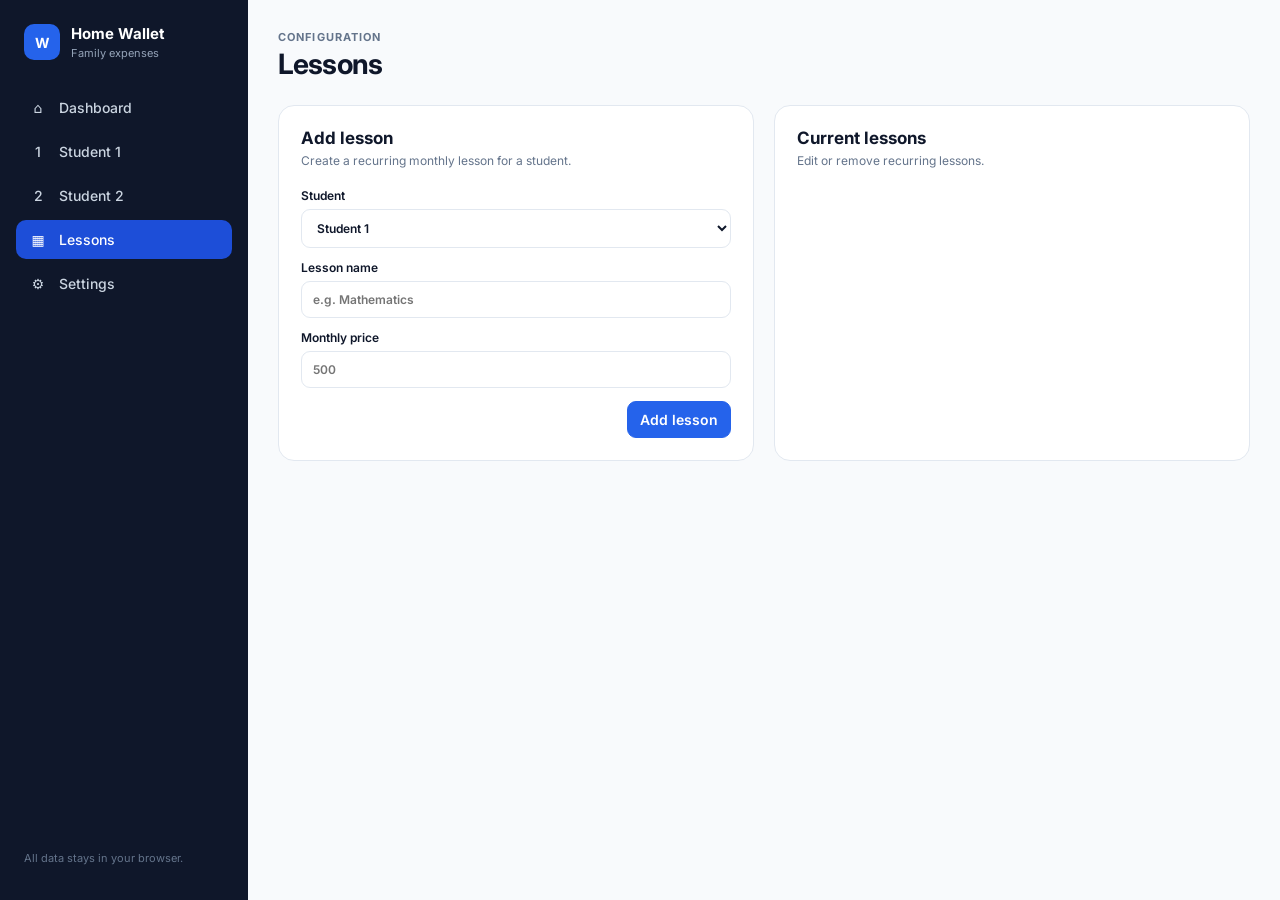
==== lessons-settings.html @ 02c3bf03 "first commit" ====
<!DOCTYPE html>
<html lang="en"><head><meta charset="UTF-8"><meta name="viewport" content="width=device-width,initial-scale=1.0"><title>Home Wallet — Lessons</title><link rel="preconnect" href="https://fonts.googleapis.com"><link rel="preconnect" href="https://fonts.gstatic.com" crossorigin><link href="https://fonts.googleapis.com/css2?family=Inter:wght@400;600;700&display=swap" rel="stylesheet"><link rel="stylesheet" href="css/style.css"></head>
<body data-page="lessons-settings"><div class="app-shell"><aside class="sidebar" id="sidebar"><div class="brand"><div class="brand-mark">W</div><div><strong>Home Wallet</strong><span>Family expenses</span></div></div><nav class="nav"><a class="nav-link" href="index.html"><span>⌂</span>Dashboard</a><a class="nav-link" href="student1.html"><span>1</span><span data-student-label="student1">Student 1</span></a><a class="nav-link" href="student2.html"><span>2</span><span data-student-label="student2">Student 2</span></a><a class="nav-link active" href="lessons-settings.html"><span>▦</span>Lessons</a><a class="nav-link" href="settings.html"><span>⚙</span>Settings</a></nav><div class="sidebar-footer">All data stays in your browser.</div></aside>
<main class="main"><header class="topbar"><button class="icon-btn mobile-menu" id="menuBtn">☰</button><div><p class="eyebrow">Configuration</p><h1>Lessons</h1></div></header>
<section class="content-grid settings-grid"><article class="card"><div class="card-head"><div><h2>Add lesson</h2><p>Create a recurring monthly lesson for a student.</p></div></div><form id="lessonForm" class="settings-form"><label>Student<select id="lessonStudent" class="select"><option value="student1">Student 1</option><option value="student2">Student 2</option></select></label><label>Lesson name<input id="lessonName" required maxlength="60" placeholder="e.g. Mathematics"></label><label>Monthly price<input id="lessonPrice" required type="number" min="0.01" step="0.01" placeholder="500"></label><div class="form-actions"><button class="btn btn-primary">Add lesson</button></div></form></article><article class="card"><div class="card-head"><div><h2>Current lessons</h2><p>Edit or remove recurring lessons.</p></div></div><div id="lessonsList"></div></article></section></main></div><div class="toast" id="toast"></div><script src="js/app.js"></script><script src="js/lessons-settings.js"></script></body></html>
---- css/style.css ----
:root{--primary:#2563eb;--primary-dark:#1d4ed8;--bg:#f8fafc;--surface:#fff;--text:#0f172a;--muted:#64748b;--border:#e2e8f0;--success:#16a34a;--danger:#dc2626;--warning:#d97706;--sidebar:#0f172a;--sidebar-muted:#94a3b8;--radius:16px}
*{box-sizing:border-box}body{margin:0;font-family:Inter,system-ui,sans-serif;background:var(--bg);color:var(--text);font-size:14px}button,input,select{font:inherit}button{cursor:pointer}a{text-decoration:none;color:inherit}
.app-shell{min-height:100vh;display:flex}.sidebar{width:248px;background:var(--sidebar);color:#fff;position:fixed;inset:0 auto 0 0;padding:24px 16px;display:flex;flex-direction:column;z-index:20}.brand{display:flex;align-items:center;gap:11px;padding:0 8px 28px}.brand-mark{width:36px;height:36px;border-radius:10px;background:var(--primary);display:grid;place-items:center;font-weight:700}.brand strong{display:block;font-size:15px}.brand span{display:block;color:var(--sidebar-muted);font-size:11px;margin-top:3px}.nav{display:grid;gap:5px}.nav-link{display:flex;align-items:center;gap:11px;padding:11px 12px;border-radius:10px;color:#cbd5e1;font-weight:500}.nav-link span:first-child{width:20px;text-align:center}.nav-link:hover{background:#1e293b;color:#fff}.nav-link.active{background:#1d4ed8;color:#fff}.sidebar-footer{margin-top:auto;color:#64748b;font-size:11px;padding:10px 8px;line-height:1.5}
.main{margin-left:248px;width:calc(100% - 248px);padding:30px;max-width:1600px}.topbar{display:flex;justify-content:space-between;align-items:center;margin-bottom:24px}.topbar h1{font-size:28px;margin:3px 0 0;letter-spacing:-.03em}.eyebrow{margin:0;color:var(--muted);font-size:11px;text-transform:uppercase;letter-spacing:.1em;font-weight:700}.date-pill{padding:9px 12px;background:var(--surface);border:1px solid var(--border);border-radius:10px;color:var(--muted)}
.summary-grid{display:grid;grid-template-columns:repeat(3,1fr);gap:16px;margin-bottom:20px}.stat-card{background:var(--surface);border:1px solid var(--border);border-radius:var(--radius);padding:20px;display:flex;align-items:center;justify-content:space-between}.stat-card span{display:block;color:var(--muted);font-size:12px;margin-bottom:7px}.stat-card strong{font-size:24px;letter-spacing:-.03em}.stat-card.accent{border-color:#bfdbfe}.stat-icon{width:40px;height:40px;border-radius:11px;background:#eff6ff;color:var(--primary);display:grid;place-items:center;font-weight:700}.content-grid{display:grid;grid-template-columns:minmax(0,1.65fr) minmax(280px,.75fr);gap:20px}.card{background:var(--surface);border:1px solid var(--border);border-radius:var(--radius);padding:22px}.card-head{display:flex;align-items:center;justify-content:space-between;gap:15px;margin-bottom:20px}.card-head h2{font-size:17px;margin:0 0 5px}.card-head p{margin:0;color:var(--muted);font-size:12px}
.calendar-controls{display:flex;gap:6px}.btn{border:1px solid var(--border);background:var(--surface);color:var(--text);border-radius:9px;padding:9px 12px;font-weight:600}.btn:hover{background:#f1f5f9}.btn-primary{background:var(--primary);border-color:var(--primary);color:#fff}.btn-primary:hover{background:var(--primary-dark)}.btn-danger{background:#fff;border-color:#fecaca;color:var(--danger)}.btn-danger:hover{background:#fef2f2}.btn-ghost{background:transparent}.today-btn{font-size:12px}
.calendar{display:grid;grid-template-columns:repeat(7,1fr);border:1px solid var(--border);border-right:0;border-bottom:0;border-radius:12px;overflow:hidden}.weekday{background:#f8fafc;color:var(--muted);font-size:11px;font-weight:700;padding:11px 8px;text-align:center;border-right:1px solid var(--border);border-bottom:1px solid var(--border)}.day{min-height:92px;padding:9px;border-right:1px solid var(--border);border-bottom:1px solid var(--border);background:#fff;text-align:left;transition:background .15s}.day:hover{background:#f8fafc}.day.muted{background:#f8fafc;color:#cbd5e1}.day.today .day-number{background:var(--primary);color:#fff}.day-number{display:inline-grid;place-items:center;width:27px;height:27px;border-radius:8px;font-weight:600}.day-total{margin-top:18px;font-size:11px;font-weight:700;color:var(--muted)}.day.has-expenses .day-total{color:var(--primary)}
.breakdown{display:grid;gap:12px}.break-row{display:flex;justify-content:space-between;padding-bottom:12px;border-bottom:1px solid var(--border)}.break-row span{color:var(--muted)}.break-row strong{font-size:14px}.break-row.total{padding-top:4px;border-bottom:0}.break-row.total strong{font-size:20px}.tip{margin-top:24px;background:#f8fafc;border:1px solid var(--border);border-radius:12px;padding:14px;display:grid;gap:5px}.tip strong{font-size:12px}.tip span{color:var(--muted);font-size:11px;line-height:1.5}
.overlay{position:fixed;inset:0;background:rgba(15,23,42,.35);opacity:0;pointer-events:none;transition:.2s;z-index:30}.overlay.show{opacity:1;pointer-events:auto}.drawer{position:fixed;right:0;top:0;height:100vh;width:min(470px,100%);background:var(--surface);z-index:31;transform:translateX(100%);transition:.25s;display:flex;flex-direction:column}.drawer.open{transform:none}.drawer-head{padding:22px;border-bottom:1px solid var(--border);display:flex;justify-content:space-between}.drawer-head h2{margin:4px 0 0;font-size:20px}.drawer-body{padding:20px;overflow:auto}.icon-btn{border:1px solid var(--border);background:var(--surface);border-radius:9px;width:38px;height:38px;font-size:18px;color:var(--text)}.mobile-menu{display:none}.expense-list{display:grid;gap:9px}.expense-item{border:1px solid var(--border);border-radius:12px;padding:12px;display:flex;align-items:center;justify-content:space-between;gap:10px}.expense-item .expense-info{min-width:0}.expense-item strong{display:block;white-space:nowrap;overflow:hidden;text-overflow:ellipsis}.expense-item small{color:var(--muted)}.expense-actions{display:flex;gap:5px}.mini-btn{border:0;background:#f1f5f9;border-radius:7px;padding:6px 8px;font-size:11px}.mini-btn.delete{color:var(--danger);background:#fef2f2}.drawer-total{display:flex;justify-content:space-between;padding:17px 0;margin:5px 0 15px;border-bottom:1px solid var(--border);border-top:1px solid var(--border)}.drawer-total strong{font-size:18px}.form-card{background:#f8fafc;border:1px solid var(--border);border-radius:12px;padding:15px}.form-title{font-weight:700;margin-bottom:13px}.form-card label,.settings-form label{display:grid;gap:6px;font-size:12px;font-weight:600;margin-bottom:12px}.form-card input,.settings-form input,.select{width:100%;border:1px solid var(--border);background:var(--surface);color:var(--text);border-radius:9px;padding:10px 11px;outline:0}.form-card input:focus,.settings-form input:focus,.select:focus{border-color:#93c5fd}.form-actions{display:flex;justify-content:flex-end;gap:8px;margin-top:13px}.toast{position:fixed;bottom:22px;left:50%;transform:translate(-50%,20px);opacity:0;background:#0f172a;color:#fff;padding:10px 14px;border-radius:9px;font-size:12px;z-index:100;transition:.2s;pointer-events:none}.toast.show{opacity:1;transform:translate(-50%,0)}
.student-summary{display:grid;grid-template-columns:repeat(3,1fr);gap:12px;margin-bottom:22px}.student-summary>div{background:#f8fafc;border:1px solid var(--border);padding:15px;border-radius:12px}.student-summary span{display:block;color:var(--muted);font-size:11px;margin-bottom:5px}.student-summary strong{font-size:19px}.lesson-table{border:1px solid var(--border);border-radius:12px;overflow:hidden}.lesson-row{display:grid;grid-template-columns:1fr 120px 140px;align-items:center;padding:14px 16px;border-bottom:1px solid var(--border);gap:12px}.lesson-row:last-child{border-bottom:0}.lesson-row.header{background:#f8fafc;color:var(--muted);font-size:11px;font-weight:700}.lesson-name strong{display:block}.lesson-name span{color:var(--muted);font-size:11px}.status-btn{border:1px solid #fecaca;background:#fff;color:var(--danger);padding:8px 10px;border-radius:8px;font-size:11px;font-weight:700}.status-btn.paid{border-color:#bbf7d0;background:#f0fdf4;color:var(--success)}.empty{padding:30px;text-align:center;color:var(--muted);font-size:12px}
.settings-grid{display:grid;grid-template-columns:repeat(2,minmax(0,1fr));gap:20px}.settings-grid .danger-card{grid-column:1/-1}.settings-form{max-width:500px}.setting-row{display:flex;justify-content:space-between;align-items:center;padding:10px 0}.setting-row strong{display:block}.setting-row span{display:block;color:var(--muted);font-size:11px;margin-top:4px}.switch input{display:none}.switch span{display:block;width:46px;height:26px;background:#cbd5e1;border-radius:20px;position:relative;cursor:pointer}.switch span:after{content:"";position:absolute;width:20px;height:20px;background:#fff;border-radius:50%;left:3px;top:3px;transition:.2s}.switch input:checked+span{background:var(--primary)}.switch input:checked+span:after{left:23px}.lesson-setting{border:1px solid var(--border);border-radius:11px;padding:12px;margin-bottom:9px;display:flex;align-items:center;justify-content:space-between;gap:12px}.lesson-setting strong{display:block}.lesson-setting small{color:var(--muted)}.lesson-setting-actions{display:flex;gap:5px}
.dark{--bg:#0b1220;--surface:#111827;--text:#f1f5f9;--muted:#94a3b8;--border:#263244}.dark .weekday,.dark .day,.dark .tip,.dark .student-summary>div,.dark .lesson-row.header,.dark .form-card{background:#0f172a}.dark .day.muted{background:#0b1220}.dark .btn:hover{background:#1e293b}.dark .btn-danger{background:transparent}.dark .stat-icon{background:#172554}
@media(max-width:1000px){.content-grid{grid-template-columns:1fr}.settings-grid{grid-template-columns:1fr}.settings-grid .danger-card{grid-column:auto}}
@media(max-width:760px){.sidebar{transform:translateX(-100%);transition:.2s}.sidebar.open{transform:none}.main{margin-left:0;width:100%;padding:20px 14px}.mobile-menu{display:block}.topbar{gap:10px}.topbar>div:nth-child(2){margin-right:auto}.summary-grid{grid-template-columns:1fr}.stat-card{padding:16px}.calendar-card,.month-card,.card{padding:16px}.calendar-controls .today-btn{display:none}.day{min-height:70px;padding:6px}.day-total{margin-top:9px;font-size:10px}.day-number{width:25px;height:25px}.lesson-row{grid-template-columns:1fr auto;}.lesson-row.header{display:none}.lesson-row .amount{font-weight:700}.lesson-row .status{grid-column:2}.student-summary{grid-template-columns:1fr 1fr}.student-summary>div:last-child{grid-column:1/-1}.topbar h1{font-size:23px}}
@media(max-width:430px){.weekday{padding:8px 2px;font-size:9px}.day{min-height:64px}.day-total{font-size:9px}.student-summary{grid-template-columns:1fr}.student-summary>div:last-child{grid-column:auto}.drawer{width:100%}}
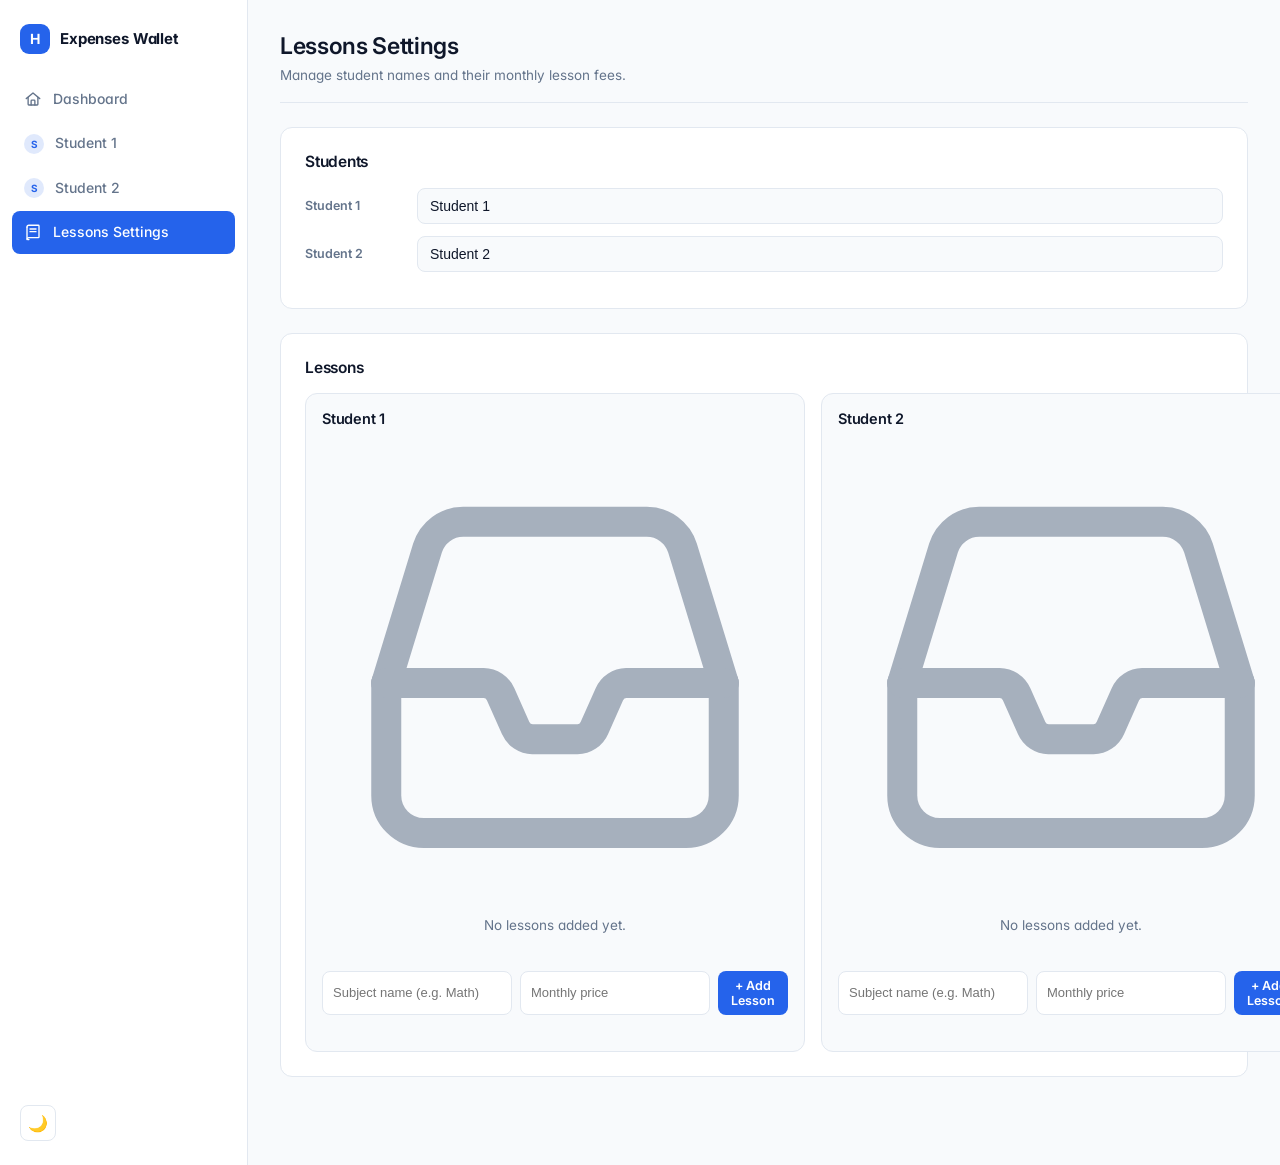
==== commit 21bc9a20: "second commit" ====
--- a/lessons-settings.html
+++ b/lessons-settings.html
@@ -1,5 +1,85 @@
 <!DOCTYPE html>
-<html lang="en"><head><meta charset="UTF-8"><meta name="viewport" content="width=device-width,initial-scale=1.0"><title>Home Wallet — Lessons</title><link rel="preconnect" href="https://fonts.googleapis.com"><link rel="preconnect" href="https://fonts.gstatic.com" crossorigin><link href="https://fonts.googleapis.com/css2?family=Inter:wght@400;600;700&display=swap" rel="stylesheet"><link rel="stylesheet" href="css/style.css"></head>
-<body data-page="lessons-settings"><div class="app-shell"><aside class="sidebar" id="sidebar"><div class="brand"><div class="brand-mark">W</div><div><strong>Home Wallet</strong><span>Family expenses</span></div></div><nav class="nav"><a class="nav-link" href="index.html"><span>⌂</span>Dashboard</a><a class="nav-link" href="student1.html"><span>1</span><span data-student-label="student1">Student 1</span></a><a class="nav-link" href="student2.html"><span>2</span><span data-student-label="student2">Student 2</span></a><a class="nav-link active" href="lessons-settings.html"><span>▦</span>Lessons</a><a class="nav-link" href="settings.html"><span>⚙</span>Settings</a></nav><div class="sidebar-footer">All data stays in your browser.</div></aside>
-<main class="main"><header class="topbar"><button class="icon-btn mobile-menu" id="menuBtn">☰</button><div><p class="eyebrow">Configuration</p><h1>Lessons</h1></div></header>
-<section class="content-grid settings-grid"><article class="card"><div class="card-head"><div><h2>Add lesson</h2><p>Create a recurring monthly lesson for a student.</p></div></div><form id="lessonForm" class="settings-form"><label>Student<select id="lessonStudent" class="select"><option value="student1">Student 1</option><option value="student2">Student 2</option></select></label><label>Lesson name<input id="lessonName" required maxlength="60" placeholder="e.g. Mathematics"></label><label>Monthly price<input id="lessonPrice" required type="number" min="0.01" step="0.01" placeholder="500"></label><div class="form-actions"><button class="btn btn-primary">Add lesson</button></div></form></article><article class="card"><div class="card-head"><div><h2>Current lessons</h2><p>Edit or remove recurring lessons.</p></div></div><div id="lessonsList"></div></article></section></main></div><div class="toast" id="toast"></div><script src="js/app.js"></script><script src="js/lessons-settings.js"></script></body></html>+<html lang="en">
+<head>
+  <meta charset="UTF-8" />
+  <meta name="viewport" content="width=device-width, initial-scale=1.0" />
+  <title>Lessons Settings · Home Expenses Wallet</title>
+  <link rel="preconnect" href="https://fonts.googleapis.com" />
+  <link rel="preconnect" href="https://fonts.gstatic.com" crossorigin />
+  <link href="https://fonts.googleapis.com/css2?family=Inter:wght@400;500;600;700&display=swap" rel="stylesheet" />
+  <link rel="stylesheet" href="css/style.css" />
+  <link rel="stylesheet" href="css/responsive.css" />
+</head>
+<body>
+  <div class="app-shell">
+    <nav class="sidebar" aria-label="Main navigation">
+      <div class="brand">
+        <span class="brand-mark" aria-hidden="true">H</span>
+        <span class="brand-name">Expenses Wallet</span>
+      </div>
+      <ul class="nav-list" role="list" style="list-style:none; margin:0; padding:0;">
+        <li><a class="nav-link" href="index.html">
+          <span class="nav-icon" aria-hidden="true">
+            <svg viewBox="0 0 24 24" fill="none" stroke-width="1.8" stroke-linecap="round" stroke-linejoin="round"><path d="M3 11.5 12 4l9 7.5"/><path d="M5.5 10v9a1 1 0 0 0 1 1h11a1 1 0 0 0 1-1v-9"/><path d="M9.5 20v-5.5a1 1 0 0 1 1-1h3a1 1 0 0 1 1 1V20"/></svg>
+          </span>
+          <span class="nav-label">Dashboard</span>
+        </a></li>
+        <li><a class="nav-link" href="student1.html">
+          <span class="nav-avatar" id="navStudent1Avatar" aria-hidden="true">S</span>
+          <span class="nav-label" id="navStudent1Label">Student 1</span>
+        </a></li>
+        <li><a class="nav-link" href="student2.html">
+          <span class="nav-avatar" id="navStudent2Avatar" aria-hidden="true">S</span>
+          <span class="nav-label" id="navStudent2Label">Student 2</span>
+        </a></li>
+        <li><a class="nav-link" href="lessons-settings.html">
+          <span class="nav-icon" aria-hidden="true">
+            <svg viewBox="0 0 24 24" fill="none" stroke-width="1.8" stroke-linecap="round" stroke-linejoin="round"><path d="M4 5.5A2.5 2.5 0 0 1 6.5 3H19a1 1 0 0 1 1 1v14.5a1 1 0 0 1-1 1H6.5A2.5 2.5 0 0 0 4 22"/><path d="M4 5.5v14A2.5 2.5 0 0 0 6.5 22"/><path d="M8 8h8M8 11.5h8"/></svg>
+          </span>
+          <span class="nav-label">Lessons Settings</span>
+        </a></li>
+      </ul>
+      <div class="sidebar-footer">
+        <button type="button" id="themeToggle" class="icon-btn" aria-label="Switch to dark mode">🌙</button>
+      </div>
+    </nav>
+
+    <main class="main-content">
+      <div class="page-header">
+        <div>
+          <h1>Lessons Settings</h1>
+          <p class="page-subtitle">Manage student names and their monthly lesson fees.</p>
+        </div>
+      </div>
+
+      <section class="panel" aria-label="Student names">
+        <div class="panel-header">
+          <h2>Students</h2>
+        </div>
+        <div id="studentsPanel"></div>
+      </section>
+
+      <section class="panel" aria-label="Lessons per student">
+        <div class="panel-header">
+          <h2>Lessons</h2>
+        </div>
+        <div id="lessonsPanel" class="lessons-panel-grid"></div>
+      </section>
+    </main>
+  </div>
+
+  <script src="js/storage.js"></script>
+  <script src="js/utils.js"></script>
+  <script src="js/lessons.js"></script>
+  <script src="js/app.js"></script>
+  <script>
+    document.addEventListener('DOMContentLoaded', () => {
+      document.getElementById('navStudent1Label').textContent = Storage.getStudentName('student1');
+      document.getElementById('navStudent2Label').textContent = Storage.getStudentName('student2');
+      document.getElementById('navStudent1Avatar').textContent = Storage.getStudentName('student1').charAt(0).toUpperCase();
+      document.getElementById('navStudent2Avatar').textContent = Storage.getStudentName('student2').charAt(0).toUpperCase();
+      LessonsSettings.init();
+    });
+  </script>
+</body>
+</html>
--- a/css/style.css
+++ b/css/style.css
@@ -1,15 +1,1040 @@
-:root{--primary:#2563eb;--primary-dark:#1d4ed8;--bg:#f8fafc;--surface:#fff;--text:#0f172a;--muted:#64748b;--border:#e2e8f0;--success:#16a34a;--danger:#dc2626;--warning:#d97706;--sidebar:#0f172a;--sidebar-muted:#94a3b8;--radius:16px}
-*{box-sizing:border-box}body{margin:0;font-family:Inter,system-ui,sans-serif;background:var(--bg);color:var(--text);font-size:14px}button,input,select{font:inherit}button{cursor:pointer}a{text-decoration:none;color:inherit}
-.app-shell{min-height:100vh;display:flex}.sidebar{width:248px;background:var(--sidebar);color:#fff;position:fixed;inset:0 auto 0 0;padding:24px 16px;display:flex;flex-direction:column;z-index:20}.brand{display:flex;align-items:center;gap:11px;padding:0 8px 28px}.brand-mark{width:36px;height:36px;border-radius:10px;background:var(--primary);display:grid;place-items:center;font-weight:700}.brand strong{display:block;font-size:15px}.brand span{display:block;color:var(--sidebar-muted);font-size:11px;margin-top:3px}.nav{display:grid;gap:5px}.nav-link{display:flex;align-items:center;gap:11px;padding:11px 12px;border-radius:10px;color:#cbd5e1;font-weight:500}.nav-link span:first-child{width:20px;text-align:center}.nav-link:hover{background:#1e293b;color:#fff}.nav-link.active{background:#1d4ed8;color:#fff}.sidebar-footer{margin-top:auto;color:#64748b;font-size:11px;padding:10px 8px;line-height:1.5}
-.main{margin-left:248px;width:calc(100% - 248px);padding:30px;max-width:1600px}.topbar{display:flex;justify-content:space-between;align-items:center;margin-bottom:24px}.topbar h1{font-size:28px;margin:3px 0 0;letter-spacing:-.03em}.eyebrow{margin:0;color:var(--muted);font-size:11px;text-transform:uppercase;letter-spacing:.1em;font-weight:700}.date-pill{padding:9px 12px;background:var(--surface);border:1px solid var(--border);border-radius:10px;color:var(--muted)}
-.summary-grid{display:grid;grid-template-columns:repeat(3,1fr);gap:16px;margin-bottom:20px}.stat-card{background:var(--surface);border:1px solid var(--border);border-radius:var(--radius);padding:20px;display:flex;align-items:center;justify-content:space-between}.stat-card span{display:block;color:var(--muted);font-size:12px;margin-bottom:7px}.stat-card strong{font-size:24px;letter-spacing:-.03em}.stat-card.accent{border-color:#bfdbfe}.stat-icon{width:40px;height:40px;border-radius:11px;background:#eff6ff;color:var(--primary);display:grid;place-items:center;font-weight:700}.content-grid{display:grid;grid-template-columns:minmax(0,1.65fr) minmax(280px,.75fr);gap:20px}.card{background:var(--surface);border:1px solid var(--border);border-radius:var(--radius);padding:22px}.card-head{display:flex;align-items:center;justify-content:space-between;gap:15px;margin-bottom:20px}.card-head h2{font-size:17px;margin:0 0 5px}.card-head p{margin:0;color:var(--muted);font-size:12px}
-.calendar-controls{display:flex;gap:6px}.btn{border:1px solid var(--border);background:var(--surface);color:var(--text);border-radius:9px;padding:9px 12px;font-weight:600}.btn:hover{background:#f1f5f9}.btn-primary{background:var(--primary);border-color:var(--primary);color:#fff}.btn-primary:hover{background:var(--primary-dark)}.btn-danger{background:#fff;border-color:#fecaca;color:var(--danger)}.btn-danger:hover{background:#fef2f2}.btn-ghost{background:transparent}.today-btn{font-size:12px}
-.calendar{display:grid;grid-template-columns:repeat(7,1fr);border:1px solid var(--border);border-right:0;border-bottom:0;border-radius:12px;overflow:hidden}.weekday{background:#f8fafc;color:var(--muted);font-size:11px;font-weight:700;padding:11px 8px;text-align:center;border-right:1px solid var(--border);border-bottom:1px solid var(--border)}.day{min-height:92px;padding:9px;border-right:1px solid var(--border);border-bottom:1px solid var(--border);background:#fff;text-align:left;transition:background .15s}.day:hover{background:#f8fafc}.day.muted{background:#f8fafc;color:#cbd5e1}.day.today .day-number{background:var(--primary);color:#fff}.day-number{display:inline-grid;place-items:center;width:27px;height:27px;border-radius:8px;font-weight:600}.day-total{margin-top:18px;font-size:11px;font-weight:700;color:var(--muted)}.day.has-expenses .day-total{color:var(--primary)}
-.breakdown{display:grid;gap:12px}.break-row{display:flex;justify-content:space-between;padding-bottom:12px;border-bottom:1px solid var(--border)}.break-row span{color:var(--muted)}.break-row strong{font-size:14px}.break-row.total{padding-top:4px;border-bottom:0}.break-row.total strong{font-size:20px}.tip{margin-top:24px;background:#f8fafc;border:1px solid var(--border);border-radius:12px;padding:14px;display:grid;gap:5px}.tip strong{font-size:12px}.tip span{color:var(--muted);font-size:11px;line-height:1.5}
-.overlay{position:fixed;inset:0;background:rgba(15,23,42,.35);opacity:0;pointer-events:none;transition:.2s;z-index:30}.overlay.show{opacity:1;pointer-events:auto}.drawer{position:fixed;right:0;top:0;height:100vh;width:min(470px,100%);background:var(--surface);z-index:31;transform:translateX(100%);transition:.25s;display:flex;flex-direction:column}.drawer.open{transform:none}.drawer-head{padding:22px;border-bottom:1px solid var(--border);display:flex;justify-content:space-between}.drawer-head h2{margin:4px 0 0;font-size:20px}.drawer-body{padding:20px;overflow:auto}.icon-btn{border:1px solid var(--border);background:var(--surface);border-radius:9px;width:38px;height:38px;font-size:18px;color:var(--text)}.mobile-menu{display:none}.expense-list{display:grid;gap:9px}.expense-item{border:1px solid var(--border);border-radius:12px;padding:12px;display:flex;align-items:center;justify-content:space-between;gap:10px}.expense-item .expense-info{min-width:0}.expense-item strong{display:block;white-space:nowrap;overflow:hidden;text-overflow:ellipsis}.expense-item small{color:var(--muted)}.expense-actions{display:flex;gap:5px}.mini-btn{border:0;background:#f1f5f9;border-radius:7px;padding:6px 8px;font-size:11px}.mini-btn.delete{color:var(--danger);background:#fef2f2}.drawer-total{display:flex;justify-content:space-between;padding:17px 0;margin:5px 0 15px;border-bottom:1px solid var(--border);border-top:1px solid var(--border)}.drawer-total strong{font-size:18px}.form-card{background:#f8fafc;border:1px solid var(--border);border-radius:12px;padding:15px}.form-title{font-weight:700;margin-bottom:13px}.form-card label,.settings-form label{display:grid;gap:6px;font-size:12px;font-weight:600;margin-bottom:12px}.form-card input,.settings-form input,.select{width:100%;border:1px solid var(--border);background:var(--surface);color:var(--text);border-radius:9px;padding:10px 11px;outline:0}.form-card input:focus,.settings-form input:focus,.select:focus{border-color:#93c5fd}.form-actions{display:flex;justify-content:flex-end;gap:8px;margin-top:13px}.toast{position:fixed;bottom:22px;left:50%;transform:translate(-50%,20px);opacity:0;background:#0f172a;color:#fff;padding:10px 14px;border-radius:9px;font-size:12px;z-index:100;transition:.2s;pointer-events:none}.toast.show{opacity:1;transform:translate(-50%,0)}
-.student-summary{display:grid;grid-template-columns:repeat(3,1fr);gap:12px;margin-bottom:22px}.student-summary>div{background:#f8fafc;border:1px solid var(--border);padding:15px;border-radius:12px}.student-summary span{display:block;color:var(--muted);font-size:11px;margin-bottom:5px}.student-summary strong{font-size:19px}.lesson-table{border:1px solid var(--border);border-radius:12px;overflow:hidden}.lesson-row{display:grid;grid-template-columns:1fr 120px 140px;align-items:center;padding:14px 16px;border-bottom:1px solid var(--border);gap:12px}.lesson-row:last-child{border-bottom:0}.lesson-row.header{background:#f8fafc;color:var(--muted);font-size:11px;font-weight:700}.lesson-name strong{display:block}.lesson-name span{color:var(--muted);font-size:11px}.status-btn{border:1px solid #fecaca;background:#fff;color:var(--danger);padding:8px 10px;border-radius:8px;font-size:11px;font-weight:700}.status-btn.paid{border-color:#bbf7d0;background:#f0fdf4;color:var(--success)}.empty{padding:30px;text-align:center;color:var(--muted);font-size:12px}
-.settings-grid{display:grid;grid-template-columns:repeat(2,minmax(0,1fr));gap:20px}.settings-grid .danger-card{grid-column:1/-1}.settings-form{max-width:500px}.setting-row{display:flex;justify-content:space-between;align-items:center;padding:10px 0}.setting-row strong{display:block}.setting-row span{display:block;color:var(--muted);font-size:11px;margin-top:4px}.switch input{display:none}.switch span{display:block;width:46px;height:26px;background:#cbd5e1;border-radius:20px;position:relative;cursor:pointer}.switch span:after{content:"";position:absolute;width:20px;height:20px;background:#fff;border-radius:50%;left:3px;top:3px;transition:.2s}.switch input:checked+span{background:var(--primary)}.switch input:checked+span:after{left:23px}.lesson-setting{border:1px solid var(--border);border-radius:11px;padding:12px;margin-bottom:9px;display:flex;align-items:center;justify-content:space-between;gap:12px}.lesson-setting strong{display:block}.lesson-setting small{color:var(--muted)}.lesson-setting-actions{display:flex;gap:5px}
-.dark{--bg:#0b1220;--surface:#111827;--text:#f1f5f9;--muted:#94a3b8;--border:#263244}.dark .weekday,.dark .day,.dark .tip,.dark .student-summary>div,.dark .lesson-row.header,.dark .form-card{background:#0f172a}.dark .day.muted{background:#0b1220}.dark .btn:hover{background:#1e293b}.dark .btn-danger{background:transparent}.dark .stat-icon{background:#172554}
-@media(max-width:1000px){.content-grid{grid-template-columns:1fr}.settings-grid{grid-template-columns:1fr}.settings-grid .danger-card{grid-column:auto}}
-@media(max-width:760px){.sidebar{transform:translateX(-100%);transition:.2s}.sidebar.open{transform:none}.main{margin-left:0;width:100%;padding:20px 14px}.mobile-menu{display:block}.topbar{gap:10px}.topbar>div:nth-child(2){margin-right:auto}.summary-grid{grid-template-columns:1fr}.stat-card{padding:16px}.calendar-card,.month-card,.card{padding:16px}.calendar-controls .today-btn{display:none}.day{min-height:70px;padding:6px}.day-total{margin-top:9px;font-size:10px}.day-number{width:25px;height:25px}.lesson-row{grid-template-columns:1fr auto;}.lesson-row.header{display:none}.lesson-row .amount{font-weight:700}.lesson-row .status{grid-column:2}.student-summary{grid-template-columns:1fr 1fr}.student-summary>div:last-child{grid-column:1/-1}.topbar h1{font-size:23px}}
-@media(max-width:430px){.weekday{padding:8px 2px;font-size:9px}.day{min-height:64px}.day-total{font-size:9px}.student-summary{grid-template-columns:1fr}.student-summary>div:last-child{grid-column:auto}.drawer{width:100%}}
+/* ==========================================================================
+   Home Expenses Wallet — Design Tokens & Core Styles
+   ========================================================================== */
+
+:root {
+  --primary: #2563EB;
+  --primary-hover: #1D4ED8;
+  --primary-tint: rgba(37, 99, 235, 0.08);
+  --primary-tint-strong: rgba(37, 99, 235, 0.14);
+  --background: #F8FAFC;
+  --surface: #FFFFFF;
+  --surface-muted: #F1F5F9;
+  --text: #0F172A;
+  --secondary: #64748B;
+  --border: #E2E8F0;
+  --success: #16A34A;
+  --success-tint: rgba(22, 163, 74, 0.12);
+  --danger: #DC2626;
+  --danger-hover: #B91C1C;
+  --danger-tint: rgba(220, 38, 38, 0.1);
+  --warning: #D97706;
+
+  --radius-sm: 8px;
+  --radius-md: 12px;
+  --radius-pill: 999px;
+  --shadow-sm: 0 2px 8px rgba(15, 23, 42, 0.06);
+
+  --space-1: 4px;
+  --space-2: 8px;
+  --space-3: 12px;
+  --space-4: 16px;
+  --space-5: 24px;
+  --space-6: 32px;
+
+  --sidebar-width: 248px;
+  --font-sans: 'Inter', -apple-system, BlinkMacSystemFont, 'Segoe UI', sans-serif;
+}
+
+[data-theme='dark'] {
+  --primary: #3B82F6;
+  --primary-hover: #60A5FA;
+  --primary-tint: rgba(59, 130, 246, 0.14);
+  --primary-tint-strong: rgba(59, 130, 246, 0.22);
+  --background: #0B1220;
+  --surface: #161F2E;
+  --surface-muted: #1C2637;
+  --text: #F1F5F9;
+  --secondary: #94A3B8;
+  --border: #29354A;
+  --success: #22C55E;
+  --success-tint: rgba(34, 197, 94, 0.14);
+  --danger: #EF4444;
+  --danger-hover: #F87171;
+  --danger-tint: rgba(239, 68, 68, 0.14);
+  --warning: #F59E0B;
+  --shadow-sm: 0 2px 10px rgba(0, 0, 0, 0.4);
+}
+
+* {
+  box-sizing: border-box;
+}
+
+html,
+body {
+  margin: 0;
+  padding: 0;
+}
+
+body {
+  font-family: var(--font-sans);
+  background: var(--background);
+  color: var(--text);
+  font-size: 15px;
+  line-height: 1.6;
+  -webkit-font-smoothing: antialiased;
+  font-feature-settings: 'cv11', 'ss01';
+}
+
+h1, h2, h3, h4 {
+  margin: 0;
+  font-weight: 600;
+  letter-spacing: -0.015em;
+  line-height: 1.25;
+}
+
+p {
+  margin: 0;
+}
+
+button {
+  font-family: inherit;
+}
+
+a {
+  color: inherit;
+  text-decoration: none;
+}
+
+.hidden {
+  display: none !important;
+}
+
+.no-scroll {
+  overflow: hidden;
+}
+
+:focus-visible {
+  outline: 2px solid var(--primary);
+  outline-offset: 2px;
+}
+
+/* Money and counters read better with aligned, non-jittering digits */
+.tnum,
+.summary-value,
+.cal-day-total,
+.expense-item-amount,
+.drawer-total strong,
+.lesson-amount,
+.lesson-row-price {
+  font-variant-numeric: tabular-nums;
+  font-feature-settings: 'tnum' 1;
+}
+
+/* ---------- Layout shell ---------- */
+
+.app-shell {
+  display: flex;
+  min-height: 100vh;
+}
+
+.sidebar {
+  width: var(--sidebar-width);
+  flex-shrink: 0;
+  background: var(--surface);
+  border-right: 1px solid var(--border);
+  padding: var(--space-5) var(--space-3);
+  display: flex;
+  flex-direction: column;
+  gap: var(--space-5);
+}
+
+.brand {
+  display: flex;
+  align-items: center;
+  gap: 10px;
+  padding: 0 var(--space-2);
+}
+
+.brand-mark {
+  width: 30px;
+  height: 30px;
+  border-radius: 9px;
+  background: var(--primary);
+  color: #fff;
+  display: flex;
+  align-items: center;
+  justify-content: center;
+  font-weight: 700;
+  font-size: 14px;
+  flex-shrink: 0;
+}
+
+.brand-name {
+  font-size: 15px;
+  font-weight: 700;
+  letter-spacing: -0.01em;
+}
+
+.nav-list {
+  display: flex;
+  flex-direction: column;
+  gap: 2px;
+}
+
+.nav-link {
+  display: flex;
+  align-items: center;
+  gap: 11px;
+  padding: 10px 12px;
+  border-radius: var(--radius-sm);
+  color: var(--secondary);
+  font-size: 14px;
+  font-weight: 500;
+  transition: background-color 0.15s ease, color 0.15s ease;
+}
+
+.nav-link:hover {
+  background: var(--surface-muted);
+  color: var(--text);
+}
+
+.nav-link-active {
+  background: var(--primary);
+  color: #fff;
+}
+
+.nav-link-active:hover {
+  background: var(--primary-hover);
+  color: #fff;
+}
+
+.nav-icon {
+  width: 18px;
+  height: 18px;
+  flex-shrink: 0;
+  display: flex;
+  align-items: center;
+  justify-content: center;
+  color: inherit;
+}
+
+.nav-icon svg {
+  width: 100%;
+  height: 100%;
+  stroke: currentColor;
+}
+
+.nav-avatar {
+  width: 20px;
+  height: 20px;
+  border-radius: 50%;
+  background: var(--primary-tint-strong);
+  color: var(--primary);
+  font-size: 10px;
+  font-weight: 700;
+  display: flex;
+  align-items: center;
+  justify-content: center;
+  flex-shrink: 0;
+  transition: background-color 0.15s ease, color 0.15s ease;
+}
+
+.nav-link-active .nav-avatar {
+  background: #fff;
+  color: var(--primary);
+}
+
+.sidebar-footer {
+  margin-top: auto;
+  padding: 0 var(--space-2);
+}
+
+.main-content {
+  flex: 1;
+  min-width: 0;
+  padding: var(--space-6) var(--space-6) 88px;
+  max-width: 1080px;
+}
+
+.page-header {
+  display: flex;
+  align-items: flex-end;
+  justify-content: space-between;
+  margin-bottom: var(--space-5);
+  gap: var(--space-3);
+  padding-bottom: var(--space-4);
+  border-bottom: 1px solid var(--border);
+}
+
+.page-header h1 {
+  font-size: 23px;
+}
+
+.page-subtitle {
+  color: var(--secondary);
+  font-size: 13.5px;
+  margin-top: 4px;
+}
+
+.icon-btn {
+  border: 1px solid var(--border);
+  background: var(--surface);
+  color: var(--secondary);
+  width: 36px;
+  height: 36px;
+  border-radius: var(--radius-sm);
+  display: flex;
+  align-items: center;
+  justify-content: center;
+  cursor: pointer;
+  font-size: 16px;
+  transition: border-color 0.15s ease, color 0.15s ease, transform 0.1s ease;
+}
+
+.icon-btn:hover {
+  border-color: var(--primary);
+  color: var(--primary);
+}
+
+.icon-btn:active {
+  transform: scale(0.94);
+}
+
+/* ---------- Cards & panels ---------- */
+
+.panel {
+  background: var(--surface);
+  border: 1px solid var(--border);
+  border-radius: var(--radius-md);
+  padding: var(--space-5);
+}
+
+.panel + .panel {
+  margin-top: var(--space-5);
+}
+
+.panel-header {
+  display: flex;
+  align-items: center;
+  justify-content: space-between;
+  margin-bottom: var(--space-4);
+}
+
+.panel-header h2 {
+  font-size: 15.5px;
+}
+
+/* ---------- Buttons ---------- */
+
+.btn {
+  border: 1px solid transparent;
+  border-radius: var(--radius-sm);
+  padding: 9px 16px;
+  font-size: 13.5px;
+  font-weight: 600;
+  cursor: pointer;
+  transition: background-color 0.15s ease, border-color 0.15s ease,
+    color 0.15s ease, transform 0.1s ease;
+}
+
+.btn:active {
+  transform: scale(0.97);
+}
+
+.btn-small {
+  padding: 6px 12px;
+  font-size: 12.5px;
+}
+
+.btn-primary {
+  background: var(--primary);
+  color: #fff;
+}
+
+.btn-primary:hover {
+  background: var(--primary-hover);
+}
+
+.btn-ghost {
+  background: transparent;
+  border-color: var(--border);
+  color: var(--text);
+}
+
+.btn-ghost:hover {
+  border-color: var(--secondary);
+  background: var(--surface-muted);
+}
+
+.btn-danger {
+  background: var(--danger);
+  color: #fff;
+}
+
+.btn-danger:hover {
+  background: var(--danger-hover);
+}
+
+.link-btn {
+  background: none;
+  border: none;
+  color: var(--primary);
+  font-size: 12.5px;
+  font-weight: 600;
+  cursor: pointer;
+  padding: 4px 6px;
+  border-radius: 6px;
+  transition: background-color 0.15s ease;
+}
+
+.link-btn:hover {
+  background: var(--primary-tint);
+}
+
+.link-btn-danger {
+  color: var(--danger);
+}
+
+.link-btn-danger:hover {
+  background: var(--danger-tint);
+}
+
+/* ---------- Calendar ---------- */
+
+.calendar-nav {
+  display: flex;
+  align-items: center;
+  gap: 10px;
+}
+
+.calendar-month-label {
+  font-size: 15.5px;
+  font-weight: 600;
+  min-width: 150px;
+  text-align: center;
+}
+
+.calendar-weekdays {
+  display: grid;
+  grid-template-columns: repeat(7, 1fr);
+  gap: var(--space-2);
+  margin-bottom: var(--space-2);
+}
+
+.calendar-weekdays span {
+  text-align: center;
+  font-size: 11.5px;
+  font-weight: 600;
+  color: var(--secondary);
+}
+
+.calendar-grid {
+  display: grid;
+  grid-template-columns: repeat(7, 1fr);
+  gap: var(--space-2);
+}
+
+.cal-cell {
+  aspect-ratio: 1 / 1;
+  border: 1px solid var(--border);
+  background: var(--background);
+  border-radius: var(--radius-sm);
+  display: flex;
+  flex-direction: column;
+  align-items: center;
+  justify-content: center;
+  gap: 5px;
+  cursor: pointer;
+  padding: 6px 4px;
+  color: var(--text);
+  min-height: 66px;
+  transition: border-color 0.15s ease, background-color 0.15s ease;
+}
+
+.cal-cell:hover {
+  border-color: var(--primary);
+  background: var(--surface);
+}
+
+.cal-cell-empty {
+  border: none;
+  background: transparent;
+  cursor: default;
+}
+
+.cal-cell-weekend {
+  background: var(--surface-muted);
+}
+
+.cal-cell-today {
+  border-color: var(--primary);
+  border-width: 1.5px;
+  background: var(--primary-tint);
+}
+
+.cal-day-number {
+  font-size: 12.5px;
+  font-weight: 600;
+  display: flex;
+  align-items: center;
+  gap: 4px;
+}
+
+.cal-today-tag {
+  font-size: 8.5px;
+  font-weight: 700;
+  background: var(--primary);
+  color: #fff;
+  padding: 1px 5px;
+  border-radius: var(--radius-pill);
+  letter-spacing: 0.02em;
+}
+
+.cal-day-total {
+  font-size: 11.5px;
+  color: var(--text);
+  font-weight: 600;
+}
+
+.cal-day-total-zero {
+  color: var(--secondary);
+  font-weight: 500;
+  opacity: 0.7;
+}
+
+/* ---------- Monthly summary ---------- */
+
+.summary-grid {
+  display: grid;
+  grid-template-columns: repeat(3, 1fr);
+  gap: var(--space-4);
+}
+
+.summary-item {
+  border: 1px solid var(--border);
+  border-radius: var(--radius-sm);
+  padding: var(--space-4);
+  background: var(--background);
+}
+
+.summary-item-total {
+  border-color: var(--primary);
+  background: var(--primary-tint);
+}
+
+.summary-label {
+  font-size: 12.5px;
+  color: var(--secondary);
+  font-weight: 600;
+  display: block;
+  margin-bottom: 8px;
+}
+
+.summary-value {
+  font-size: 21px;
+  font-weight: 700;
+  letter-spacing: -0.01em;
+}
+
+/* ---------- Drawer ---------- */
+
+.drawer-overlay {
+  position: fixed;
+  inset: 0;
+  background: rgba(15, 23, 42, 0.44);
+  opacity: 0;
+  pointer-events: none;
+  transition: opacity 0.2s ease;
+  z-index: 40;
+}
+
+.drawer-overlay.is-open {
+  opacity: 1;
+  pointer-events: auto;
+}
+
+.drawer {
+  position: fixed;
+  top: 0;
+  right: 0;
+  bottom: 0;
+  width: 420px;
+  max-width: 100%;
+  background: var(--surface);
+  border-left: 1px solid var(--border);
+  transform: translateX(100%);
+  transition: transform 0.25s ease;
+  z-index: 50;
+  display: flex;
+  flex-direction: column;
+  padding: var(--space-5);
+  overflow-y: auto;
+}
+
+.drawer.is-open {
+  transform: translateX(0);
+}
+
+.drawer-header {
+  display: flex;
+  align-items: center;
+  justify-content: space-between;
+  margin-bottom: var(--space-4);
+  padding-bottom: var(--space-4);
+  border-bottom: 1px solid var(--border);
+}
+
+.drawer-header h2 {
+  font-size: 16.5px;
+}
+
+.drawer-list {
+  display: flex;
+  flex-direction: column;
+  gap: var(--space-2);
+  margin-bottom: var(--space-3);
+  flex: 1;
+}
+
+.expense-item {
+  display: flex;
+  align-items: center;
+  justify-content: space-between;
+  border: 1px solid var(--border);
+  border-radius: var(--radius-sm);
+  padding: 10px 12px;
+  gap: var(--space-2);
+}
+
+.expense-item-info {
+  display: flex;
+  flex-direction: column;
+  gap: 3px;
+  min-width: 0;
+}
+
+.expense-item-title {
+  font-weight: 600;
+  font-size: 13.5px;
+}
+
+.expense-item-amount {
+  font-size: 12.5px;
+  color: var(--secondary);
+}
+
+.expense-item-actions {
+  display: flex;
+  gap: 2px;
+  flex-shrink: 0;
+}
+
+.lesson-tag {
+  display: inline-block;
+  font-size: 10px;
+  font-weight: 700;
+  color: var(--primary);
+  background: var(--primary-tint);
+  border-radius: var(--radius-pill);
+  padding: 1px 7px;
+  margin-left: 6px;
+  vertical-align: middle;
+}
+
+.expense-item-note {
+  font-size: 11px;
+  color: var(--secondary);
+}
+
+.drawer-total {
+  display: flex;
+  align-items: center;
+  justify-content: space-between;
+  padding: var(--space-3) 0;
+  border-top: 1px solid var(--border);
+  border-bottom: 1px solid var(--border);
+  margin-bottom: var(--space-4);
+  font-size: 14.5px;
+}
+
+.drawer-total strong {
+  font-size: 17px;
+}
+
+.expense-form {
+  display: flex;
+  flex-direction: column;
+  gap: var(--space-3);
+}
+
+.form-row {
+  display: flex;
+  flex-direction: column;
+  gap: 6px;
+}
+
+.form-row label {
+  font-size: 12.5px;
+  font-weight: 600;
+  color: var(--secondary);
+}
+
+.form-row input {
+  border: 1px solid var(--border);
+  border-radius: var(--radius-sm);
+  padding: 10px 12px;
+  font-size: 14px;
+  background: var(--background);
+  color: var(--text);
+  transition: border-color 0.15s ease;
+}
+
+.form-row input:focus {
+  border-color: var(--primary);
+}
+
+.input-error {
+  border-color: var(--danger) !important;
+}
+
+.field-error {
+  color: var(--danger);
+  font-size: 11.5px;
+  min-height: 14px;
+}
+
+.form-actions {
+  display: flex;
+  gap: var(--space-2);
+  justify-content: flex-end;
+}
+
+/* ---------- Empty states ---------- */
+
+.empty-state {
+  text-align: center;
+  padding: 36px 12px;
+  color: var(--secondary);
+}
+
+.empty-icon {
+  width: 34px;
+  height: 34px;
+  margin: 0 auto 12px;
+  color: var(--secondary);
+  opacity: 0.55;
+}
+
+.empty-icon svg {
+  width: 100%;
+  height: 100%;
+  stroke: currentColor;
+}
+
+.empty-state p {
+  margin-bottom: 4px;
+  font-size: 13.5px;
+}
+
+.empty-state-sub {
+  font-size: 12.5px;
+}
+
+.empty-state-compact {
+  padding: 18px 8px;
+}
+
+.empty-state-compact .empty-icon {
+  width: 26px;
+  height: 26px;
+  margin-bottom: 8px;
+}
+
+/* ---------- Toasts ---------- */
+
+.toast-container {
+  position: fixed;
+  bottom: 24px;
+  left: 50%;
+  transform: translateX(-50%);
+  display: flex;
+  flex-direction: column;
+  gap: var(--space-2);
+  z-index: 100;
+}
+
+.toast {
+  background: var(--text);
+  color: var(--surface);
+  padding: 10px 18px;
+  border-radius: var(--radius-sm);
+  font-size: 13px;
+  font-weight: 500;
+  opacity: 0;
+  transform: translateY(8px);
+  transition: opacity 0.2s ease, transform 0.2s ease;
+  box-shadow: var(--shadow-sm);
+}
+
+.toast-show {
+  opacity: 1;
+  transform: translateY(0);
+}
+
+/* ---------- Confirm / prompt dialog ---------- */
+
+@keyframes overlayFade {
+  from { opacity: 0; }
+  to { opacity: 1; }
+}
+
+@keyframes boxPopIn {
+  from { opacity: 0; transform: translateY(6px) scale(0.98); }
+  to { opacity: 1; transform: translateY(0) scale(1); }
+}
+
+.confirm-overlay {
+  position: fixed;
+  inset: 0;
+  background: rgba(15, 23, 42, 0.44);
+  display: flex;
+  align-items: center;
+  justify-content: center;
+  z-index: 60;
+  padding: var(--space-4);
+  animation: overlayFade 0.15s ease;
+}
+
+.confirm-box {
+  background: var(--surface);
+  border: 1px solid var(--border);
+  border-radius: var(--radius-md);
+  padding: var(--space-5);
+  max-width: 360px;
+  width: 100%;
+  box-shadow: var(--shadow-sm);
+  animation: boxPopIn 0.18s ease;
+}
+
+.confirm-message {
+  font-size: 14px;
+  margin-bottom: var(--space-4);
+}
+
+.confirm-actions {
+  display: flex;
+  justify-content: flex-end;
+  gap: var(--space-2);
+}
+
+/* ---------- Student page: lessons table ---------- */
+
+.student-month-nav {
+  display: flex;
+  align-items: center;
+  gap: var(--space-3);
+  margin-bottom: var(--space-4);
+}
+
+.lessons-table {
+  display: flex;
+  flex-direction: column;
+  gap: var(--space-2);
+}
+
+.lessons-table-head,
+.lessons-table-row {
+  display: grid;
+  grid-template-columns: 1.4fr 1fr 1fr auto;
+  align-items: center;
+  gap: var(--space-3);
+  padding: 12px;
+}
+
+.lessons-table-head {
+  font-size: 11.5px;
+  font-weight: 600;
+  color: var(--secondary);
+  padding-left: 12px;
+}
+
+.lessons-table-row {
+  border: 1px solid var(--border);
+  border-radius: var(--radius-sm);
+  transition: border-color 0.15s ease;
+}
+
+.lessons-table-row:hover {
+  border-color: var(--secondary);
+}
+
+.lesson-name {
+  font-weight: 600;
+  font-size: 13.5px;
+}
+
+.lesson-status-wrap {
+  display: flex;
+  flex-direction: column;
+  gap: 3px;
+  align-items: flex-start;
+}
+
+.lesson-status {
+  display: inline-flex;
+  align-items: center;
+  gap: 4px;
+  font-size: 11.5px;
+  font-weight: 700;
+  padding: 3px 10px;
+  border-radius: var(--radius-pill);
+}
+
+.status-paid {
+  background: var(--success-tint);
+  color: var(--success);
+}
+
+.status-unpaid {
+  background: var(--danger-tint);
+  color: var(--danger);
+}
+
+.lesson-paid-date {
+  font-size: 10.5px;
+  color: var(--secondary);
+}
+
+.student-total-bar {
+  display: flex;
+  align-items: center;
+  justify-content: space-between;
+  margin-top: var(--space-4);
+  padding-top: var(--space-4);
+  border-top: 1px solid var(--border);
+}
+
+/* ---------- Lessons Settings page ---------- */
+
+.student-name-row {
+  display: flex;
+  align-items: center;
+  gap: var(--space-3);
+  margin-bottom: var(--space-3);
+}
+
+.student-name-row label {
+  width: 100px;
+  font-size: 12.5px;
+  font-weight: 600;
+  color: var(--secondary);
+  flex-shrink: 0;
+}
+
+.student-name-row input {
+  flex: 1;
+  border: 1px solid var(--border);
+  border-radius: var(--radius-sm);
+  padding: 9px 12px;
+  font-size: 14px;
+  background: var(--background);
+  color: var(--text);
+  transition: border-color 0.15s ease;
+}
+
+.student-name-row input:focus {
+  border-color: var(--primary);
+}
+
+.lessons-panel-grid {
+  display: grid;
+  grid-template-columns: repeat(2, 1fr);
+  gap: var(--space-4);
+}
+
+.lesson-card {
+  border: 1px solid var(--border);
+  border-radius: var(--radius-md);
+  padding: var(--space-4);
+  background: var(--background);
+}
+
+.lesson-card-title {
+  font-size: 14.5px;
+  margin-bottom: var(--space-3);
+}
+
+.lesson-rows {
+  display: flex;
+  flex-direction: column;
+  gap: var(--space-2);
+  margin-bottom: var(--space-3);
+}
+
+.lesson-row,
+.lesson-row-editing {
+  display: flex;
+  align-items: center;
+  gap: 10px;
+  background: var(--surface);
+  border: 1px solid var(--border);
+  border-radius: var(--radius-sm);
+  padding: 8px 10px;
+}
+
+.lesson-row-name {
+  flex: 1;
+  font-weight: 600;
+  font-size: 13px;
+}
+
+.lesson-row-price {
+  font-size: 13px;
+  color: var(--secondary);
+  width: 90px;
+}
+
+.lesson-row-actions {
+  display: flex;
+  gap: 2px;
+  margin-left: auto;
+}
+
+.lesson-row-editing .edit-name {
+  flex: 1;
+}
+
+.lesson-row-editing input {
+  border: 1px solid var(--border);
+  border-radius: var(--radius-sm);
+  padding: 6px 8px;
+  font-size: 13px;
+  background: var(--surface);
+  color: var(--text);
+}
+
+.edit-price {
+  width: 90px;
+}
+
+.add-lesson-form {
+  display: flex;
+  gap: var(--space-2);
+}
+
+.add-lesson-form input {
+  border: 1px solid var(--border);
+  border-radius: var(--radius-sm);
+  padding: 8px 10px;
+  font-size: 13px;
+  background: var(--surface);
+  color: var(--text);
+  transition: border-color 0.15s ease;
+}
+
+.add-lesson-form input:focus {
+  border-color: var(--primary);
+}
+
+.new-lesson-name {
+  flex: 1.4;
+}
+
+.new-lesson-price {
+  flex: 1;
+}
+
+.add-lesson-error {
+  margin-top: 6px;
+}
--- a/css/responsive.css
+++ b/css/responsive.css
@@ -0,0 +1,166 @@
+/* ==========================================================================
+   Responsive adjustments — tablet & mobile
+   ========================================================================== */
+
+@media (max-width: 1024px) {
+  .lessons-panel-grid {
+    grid-template-columns: 1fr;
+  }
+}
+
+@media (max-width: 900px) {
+  .summary-grid {
+    grid-template-columns: 1fr;
+    gap: 12px;
+  }
+}
+
+@media (max-width: 768px) {
+  .app-shell {
+    flex-direction: column;
+  }
+
+  .sidebar {
+    position: fixed;
+    bottom: 0;
+    left: 0;
+    right: 0;
+    top: auto;
+    width: 100%;
+    flex-direction: row;
+    align-items: center;
+    justify-content: space-between;
+    padding: 8px 10px;
+    border-right: none;
+    border-top: 1px solid var(--border);
+    z-index: 30;
+    gap: 0;
+  }
+
+  .brand {
+    display: none;
+  }
+
+  .nav-list {
+    flex-direction: row;
+    flex: 1;
+    justify-content: space-around;
+    gap: 0;
+  }
+
+  .nav-link {
+    flex-direction: column;
+    gap: 3px;
+    font-size: 10.5px;
+    padding: 6px 8px;
+    text-align: center;
+  }
+
+  .nav-icon {
+    width: 20px;
+    height: 20px;
+  }
+
+  .nav-avatar {
+    width: 22px;
+    height: 22px;
+    font-size: 11px;
+  }
+
+  .nav-label {
+    white-space: nowrap;
+  }
+
+  .sidebar-footer {
+    margin-top: 0;
+  }
+
+  .main-content {
+    padding: 20px 16px 90px;
+    max-width: 100%;
+  }
+
+  .page-header {
+    flex-wrap: wrap;
+  }
+
+  .calendar-weekdays span {
+    font-size: 11px;
+  }
+
+  .cal-cell {
+    min-height: 56px;
+    padding: 4px 2px;
+  }
+
+  .cal-day-number {
+    font-size: 12px;
+  }
+
+  .cal-day-total {
+    font-size: 10px;
+  }
+
+  .cal-today-tag {
+    display: none;
+  }
+
+  .drawer {
+    width: 100%;
+  }
+
+  .lessons-table-head,
+  .lessons-table-row {
+    grid-template-columns: 1fr;
+    gap: 4px;
+  }
+
+  .lessons-table-head {
+    display: none;
+  }
+
+  .lessons-table-row {
+    align-items: flex-start;
+  }
+
+  .lesson-row-actions {
+    margin-left: 0;
+  }
+
+  .add-lesson-form {
+    flex-direction: column;
+  }
+
+  .student-name-row {
+    flex-direction: column;
+    align-items: flex-start;
+    gap: 4px;
+  }
+
+  .student-name-row label {
+    width: auto;
+  }
+
+  .student-name-row input {
+    width: 100%;
+  }
+}
+
+@media (max-width: 480px) {
+  .calendar-grid,
+  .calendar-weekdays {
+    gap: 4px;
+  }
+
+  .cal-cell {
+    min-height: 48px;
+  }
+
+  .summary-value {
+    font-size: 18px;
+  }
+
+  .page-header h1 {
+    font-size: 19px;
+  }
+}
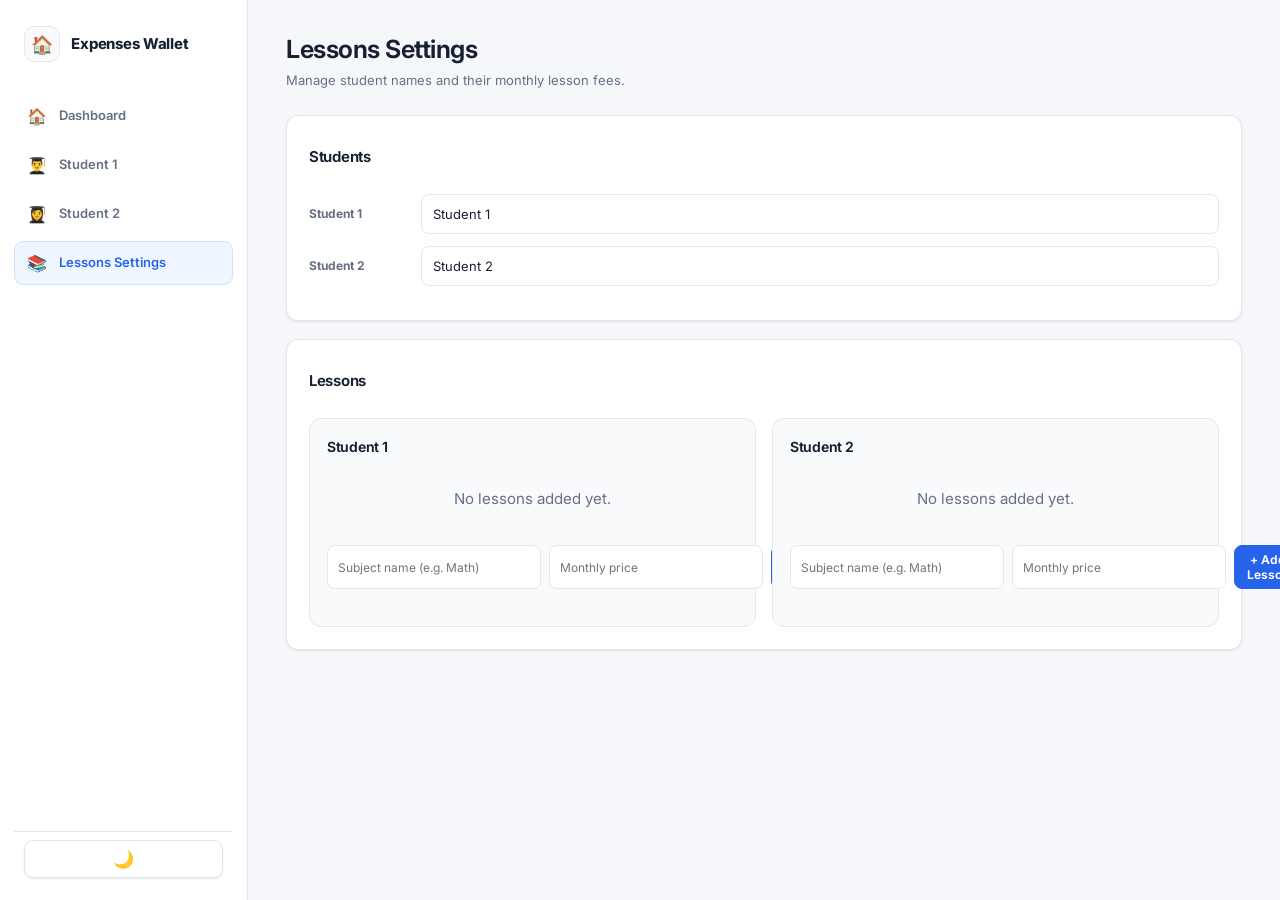
==== commit a91170d1: "third commit" ====
--- a/lessons-settings.html
+++ b/lessons-settings.html
@@ -14,30 +14,14 @@
   <div class="app-shell">
     <nav class="sidebar" aria-label="Main navigation">
       <div class="brand">
-        <span class="brand-mark" aria-hidden="true">H</span>
+        <span class="brand-mark">🏠</span>
         <span class="brand-name">Expenses Wallet</span>
       </div>
       <ul class="nav-list" role="list" style="list-style:none; margin:0; padding:0;">
-        <li><a class="nav-link" href="index.html">
-          <span class="nav-icon" aria-hidden="true">
-            <svg viewBox="0 0 24 24" fill="none" stroke-width="1.8" stroke-linecap="round" stroke-linejoin="round"><path d="M3 11.5 12 4l9 7.5"/><path d="M5.5 10v9a1 1 0 0 0 1 1h11a1 1 0 0 0 1-1v-9"/><path d="M9.5 20v-5.5a1 1 0 0 1 1-1h3a1 1 0 0 1 1 1V20"/></svg>
-          </span>
-          <span class="nav-label">Dashboard</span>
-        </a></li>
-        <li><a class="nav-link" href="student1.html">
-          <span class="nav-avatar" id="navStudent1Avatar" aria-hidden="true">S</span>
-          <span class="nav-label" id="navStudent1Label">Student 1</span>
-        </a></li>
-        <li><a class="nav-link" href="student2.html">
-          <span class="nav-avatar" id="navStudent2Avatar" aria-hidden="true">S</span>
-          <span class="nav-label" id="navStudent2Label">Student 2</span>
-        </a></li>
-        <li><a class="nav-link" href="lessons-settings.html">
-          <span class="nav-icon" aria-hidden="true">
-            <svg viewBox="0 0 24 24" fill="none" stroke-width="1.8" stroke-linecap="round" stroke-linejoin="round"><path d="M4 5.5A2.5 2.5 0 0 1 6.5 3H19a1 1 0 0 1 1 1v14.5a1 1 0 0 1-1 1H6.5A2.5 2.5 0 0 0 4 22"/><path d="M4 5.5v14A2.5 2.5 0 0 0 6.5 22"/><path d="M8 8h8M8 11.5h8"/></svg>
-          </span>
-          <span class="nav-label">Lessons Settings</span>
-        </a></li>
+        <li><a class="nav-link" href="index.html"><span class="nav-icon">🏠</span><span class="nav-label">Dashboard</span></a></li>
+        <li><a class="nav-link" href="student1.html"><span class="nav-icon">👨‍🎓</span><span class="nav-label" id="navStudent1Label">Student 1</span></a></li>
+        <li><a class="nav-link" href="student2.html"><span class="nav-icon">👩‍🎓</span><span class="nav-label" id="navStudent2Label">Student 2</span></a></li>
+        <li><a class="nav-link" href="lessons-settings.html"><span class="nav-icon">📚</span><span class="nav-label">Lessons Settings</span></a></li>
       </ul>
       <div class="sidebar-footer">
         <button type="button" id="themeToggle" class="icon-btn" aria-label="Switch to dark mode">🌙</button>
@@ -76,8 +60,6 @@
     document.addEventListener('DOMContentLoaded', () => {
       document.getElementById('navStudent1Label').textContent = Storage.getStudentName('student1');
       document.getElementById('navStudent2Label').textContent = Storage.getStudentName('student2');
-      document.getElementById('navStudent1Avatar').textContent = Storage.getStudentName('student1').charAt(0).toUpperCase();
-      document.getElementById('navStudent2Avatar').textContent = Storage.getStudentName('student2').charAt(0).toUpperCase();
       LessonsSettings.init();
     });
   </script>
--- a/css/style.css
+++ b/css/style.css
@@ -1,59 +1,55 @@
 /* ==========================================================================
-   Home Expenses Wallet — Design Tokens & Core Styles
+   Home Expenses Wallet — Professional UI
+   Structure and JavaScript classes are intentionally unchanged.
    ========================================================================== */
 
 :root {
-  --primary: #2563EB;
-  --primary-hover: #1D4ED8;
-  --primary-tint: rgba(37, 99, 235, 0.08);
-  --primary-tint-strong: rgba(37, 99, 235, 0.14);
-  --background: #F8FAFC;
-  --surface: #FFFFFF;
-  --surface-muted: #F1F5F9;
-  --text: #0F172A;
-  --secondary: #64748B;
-  --border: #E2E8F0;
-  --success: #16A34A;
-  --success-tint: rgba(22, 163, 74, 0.12);
-  --danger: #DC2626;
-  --danger-hover: #B91C1C;
-  --danger-tint: rgba(220, 38, 38, 0.1);
-  --warning: #D97706;
+  --primary: #2563eb;
+  --primary-hover: #1d4ed8;
+  --primary-soft: #eff6ff;
+  --background: #f5f7fb;
+  --surface: #ffffff;
+  --surface-soft: #f8fafc;
+  --text: #172033;
+  --secondary: #667085;
+  --border: #e4e7ec;
+  --border-strong: #d0d5dd;
+  --success: #16a34a;
+  --success-soft: #ecfdf3;
+  --danger: #dc2626;
+  --danger-hover: #b91c1c;
+  --danger-soft: #fef2f2;
+  --warning: #d97706;
 
   --radius-sm: 8px;
   --radius-md: 12px;
-  --radius-pill: 999px;
-  --shadow-sm: 0 2px 8px rgba(15, 23, 42, 0.06);
-
-  --space-1: 4px;
-  --space-2: 8px;
-  --space-3: 12px;
-  --space-4: 16px;
-  --space-5: 24px;
-  --space-6: 32px;
+  --radius-lg: 16px;
+  --shadow-sm: 0 1px 3px rgba(16, 24, 40, 0.06), 0 1px 2px rgba(16, 24, 40, 0.04);
+  --shadow-md: 0 8px 24px rgba(16, 24, 40, 0.08);
 
   --sidebar-width: 248px;
   --font-sans: 'Inter', -apple-system, BlinkMacSystemFont, 'Segoe UI', sans-serif;
 }
 
 [data-theme='dark'] {
-  --primary: #3B82F6;
-  --primary-hover: #60A5FA;
-  --primary-tint: rgba(59, 130, 246, 0.14);
-  --primary-tint-strong: rgba(59, 130, 246, 0.22);
-  --background: #0B1220;
-  --surface: #161F2E;
-  --surface-muted: #1C2637;
-  --text: #F1F5F9;
-  --secondary: #94A3B8;
-  --border: #29354A;
-  --success: #22C55E;
-  --success-tint: rgba(34, 197, 94, 0.14);
-  --danger: #EF4444;
-  --danger-hover: #F87171;
-  --danger-tint: rgba(239, 68, 68, 0.14);
-  --warning: #F59E0B;
-  --shadow-sm: 0 2px 10px rgba(0, 0, 0, 0.4);
+  --primary: #60a5fa;
+  --primary-hover: #93c5fd;
+  --primary-soft: #172554;
+  --background: #0f141d;
+  --surface: #171d28;
+  --surface-soft: #1c2431;
+  --text: #f2f4f7;
+  --secondary: #98a2b3;
+  --border: #293241;
+  --border-strong: #3a4658;
+  --success: #4ade80;
+  --success-soft: #10271b;
+  --danger: #f87171;
+  --danger-hover: #fca5a5;
+  --danger-soft: #301718;
+  --warning: #fbbf24;
+  --shadow-sm: 0 1px 3px rgba(0, 0, 0, 0.28), 0 1px 2px rgba(0, 0, 0, 0.2);
+  --shadow-md: 0 10px 28px rgba(0, 0, 0, 0.28);
 }
 
 * {
@@ -64,6 +60,7 @@
 body {
   margin: 0;
   padding: 0;
+  min-height: 100%;
 }
 
 body {
@@ -71,24 +68,30 @@
   background: var(--background);
   color: var(--text);
   font-size: 15px;
-  line-height: 1.6;
+  line-height: 1.5;
   -webkit-font-smoothing: antialiased;
-  font-feature-settings: 'cv11', 'ss01';
-}
-
-h1, h2, h3, h4 {
+}
+
+h1,
+h2,
+h3,
+h4 {
   margin: 0;
-  font-weight: 600;
-  letter-spacing: -0.015em;
-  line-height: 1.25;
+  font-weight: 650;
+  letter-spacing: -0.02em;
 }
 
 p {
   margin: 0;
 }
 
+button,
+input {
+  font-family: inherit;
+}
+
 button {
-  font-family: inherit;
+  -webkit-tap-highlight-color: transparent;
 }
 
 a {
@@ -105,22 +108,10 @@
 }
 
 :focus-visible {
-  outline: 2px solid var(--primary);
+  outline: 3px solid rgba(37, 99, 235, 0.22);
   outline-offset: 2px;
 }
 
-/* Money and counters read better with aligned, non-jittering digits */
-.tnum,
-.summary-value,
-.cal-day-total,
-.expense-item-amount,
-.drawer-total strong,
-.lesson-amount,
-.lesson-row-price {
-  font-variant-numeric: tabular-nums;
-  font-feature-settings: 'tnum' 1;
-}
-
 /* ---------- Layout shell ---------- */
 
 .app-shell {
@@ -129,166 +120,153 @@
 }
 
 .sidebar {
+  position: sticky;
+  top: 0;
   width: var(--sidebar-width);
+  height: 100vh;
   flex-shrink: 0;
   background: var(--surface);
   border-right: 1px solid var(--border);
-  padding: var(--space-5) var(--space-3);
-  display: flex;
-  flex-direction: column;
-  gap: var(--space-5);
+  padding: 22px 14px;
+  display: flex;
+  flex-direction: column;
+  gap: 28px;
+  z-index: 20;
 }
 
 .brand {
   display: flex;
   align-items: center;
-  gap: 10px;
-  padding: 0 var(--space-2);
+  gap: 11px;
+  padding: 4px 10px;
 }
 
 .brand-mark {
-  width: 30px;
-  height: 30px;
-  border-radius: 9px;
-  background: var(--primary);
-  color: #fff;
-  display: flex;
-  align-items: center;
-  justify-content: center;
-  font-weight: 700;
-  font-size: 14px;
+  width: 36px;
+  height: 36px;
+  display: grid;
+  place-items: center;
   flex-shrink: 0;
+  border: 1px solid var(--border);
+  border-radius: 10px;
+  background: var(--surface-soft);
+  font-size: 18px;
 }
 
 .brand-name {
   font-size: 15px;
-  font-weight: 700;
+  font-weight: 750;
   letter-spacing: -0.01em;
 }
 
 .nav-list {
   display: flex;
   flex-direction: column;
-  gap: 2px;
+  gap: 5px;
 }
 
 .nav-link {
   display: flex;
   align-items: center;
   gap: 11px;
-  padding: 10px 12px;
-  border-radius: var(--radius-sm);
-  color: var(--secondary);
-  font-size: 14px;
-  font-weight: 500;
-  transition: background-color 0.15s ease, color 0.15s ease;
+  min-height: 44px;
+  padding: 9px 11px;
+  border: 1px solid transparent;
+  border-radius: 9px;
+  color: var(--secondary);
+  font-size: 13px;
+  font-weight: 600;
 }
 
 .nav-link:hover {
-  background: var(--surface-muted);
+  background: var(--surface-soft);
+  border-color: var(--border);
   color: var(--text);
 }
 
 .nav-link-active {
-  background: var(--primary);
-  color: #fff;
+  background: var(--primary-soft);
+  border-color: rgba(37, 99, 235, 0.14);
+  color: var(--primary);
 }
 
 .nav-link-active:hover {
-  background: var(--primary-hover);
-  color: #fff;
+  background: var(--primary-soft);
+  border-color: rgba(37, 99, 235, 0.2);
+  color: var(--primary);
 }
 
 .nav-icon {
-  width: 18px;
-  height: 18px;
-  flex-shrink: 0;
-  display: flex;
-  align-items: center;
-  justify-content: center;
-  color: inherit;
-}
-
-.nav-icon svg {
-  width: 100%;
-  height: 100%;
-  stroke: currentColor;
-}
-
-.nav-avatar {
-  width: 20px;
-  height: 20px;
-  border-radius: 50%;
-  background: var(--primary-tint-strong);
-  color: var(--primary);
-  font-size: 10px;
-  font-weight: 700;
-  display: flex;
-  align-items: center;
-  justify-content: center;
-  flex-shrink: 0;
-  transition: background-color 0.15s ease, color 0.15s ease;
-}
-
-.nav-link-active .nav-avatar {
-  background: #fff;
-  color: var(--primary);
+  width: 22px;
+  text-align: center;
+  font-size: 16px;
+  line-height: 1;
+}
+
+.nav-label {
+  overflow: hidden;
+  text-overflow: ellipsis;
+  white-space: nowrap;
 }
 
 .sidebar-footer {
   margin-top: auto;
-  padding: 0 var(--space-2);
+  padding: 8px 10px 0;
+  border-top: 1px solid var(--border);
+}
+
+.sidebar-footer .icon-btn {
+  width: 100%;
+  justify-content: center;
 }
 
 .main-content {
   flex: 1;
   min-width: 0;
-  padding: var(--space-6) var(--space-6) 88px;
-  max-width: 1080px;
+  width: 100%;
+  max-width: 1240px;
+  padding: 34px 38px 80px;
+  margin: 0 auto;
 }
 
 .page-header {
   display: flex;
-  align-items: flex-end;
+  align-items: flex-start;
   justify-content: space-between;
-  margin-bottom: var(--space-5);
-  gap: var(--space-3);
-  padding-bottom: var(--space-4);
-  border-bottom: 1px solid var(--border);
+  margin-bottom: 24px;
+  gap: 16px;
 }
 
 .page-header h1 {
-  font-size: 23px;
+  font-size: 25px;
+  line-height: 1.25;
 }
 
 .page-subtitle {
   color: var(--secondary);
-  font-size: 13.5px;
-  margin-top: 4px;
+  font-size: 13px;
+  margin-top: 6px;
 }
 
 .icon-btn {
   border: 1px solid var(--border);
   background: var(--surface);
-  color: var(--secondary);
-  width: 36px;
-  height: 36px;
-  border-radius: var(--radius-sm);
-  display: flex;
+  color: var(--text);
+  width: 38px;
+  height: 38px;
+  flex-shrink: 0;
+  border-radius: 9px;
+  display: inline-flex;
   align-items: center;
   justify-content: center;
   cursor: pointer;
-  font-size: 16px;
-  transition: border-color 0.15s ease, color 0.15s ease, transform 0.1s ease;
+  font-size: 17px;
+  box-shadow: var(--shadow-sm);
 }
 
 .icon-btn:hover {
-  border-color: var(--primary);
-  color: var(--primary);
-}
-
-.icon-btn:active {
-  transform: scale(0.94);
+  border-color: var(--border-strong);
+  background: var(--surface-soft);
 }
 
 /* ---------- Cards & panels ---------- */
@@ -297,149 +275,152 @@
   background: var(--surface);
   border: 1px solid var(--border);
   border-radius: var(--radius-md);
-  padding: var(--space-5);
+  padding: 22px;
+  box-shadow: var(--shadow-sm);
 }
 
 .panel + .panel {
-  margin-top: var(--space-5);
+  margin-top: 18px;
 }
 
 .panel-header {
   display: flex;
   align-items: center;
   justify-content: space-between;
-  margin-bottom: var(--space-4);
+  min-height: 38px;
+  margin-bottom: 18px;
+  gap: 16px;
 }
 
 .panel-header h2 {
-  font-size: 15.5px;
+  font-size: 15px;
 }
 
 /* ---------- Buttons ---------- */
 
 .btn {
   border: 1px solid transparent;
-  border-radius: var(--radius-sm);
-  padding: 9px 16px;
-  font-size: 13.5px;
-  font-weight: 600;
+  border-radius: 8px;
+  min-height: 38px;
+  padding: 8px 15px;
+  font-size: 13px;
+  font-weight: 650;
   cursor: pointer;
-  transition: background-color 0.15s ease, border-color 0.15s ease,
-    color 0.15s ease, transform 0.1s ease;
-}
-
-.btn:active {
-  transform: scale(0.97);
+}
+
+.btn:hover {
+  filter: brightness(0.98);
 }
 
 .btn-small {
+  min-height: 34px;
   padding: 6px 12px;
-  font-size: 12.5px;
+  font-size: 12px;
 }
 
 .btn-primary {
   background: var(--primary);
   color: #fff;
+  border-color: var(--primary);
 }
 
 .btn-primary:hover {
   background: var(--primary-hover);
+  border-color: var(--primary-hover);
 }
 
 .btn-ghost {
-  background: transparent;
+  background: var(--surface);
   border-color: var(--border);
   color: var(--text);
 }
 
 .btn-ghost:hover {
-  border-color: var(--secondary);
-  background: var(--surface-muted);
+  border-color: var(--border-strong);
+  background: var(--surface-soft);
 }
 
 .btn-danger {
   background: var(--danger);
   color: #fff;
+  border-color: var(--danger);
 }
 
 .btn-danger:hover {
   background: var(--danger-hover);
+  border-color: var(--danger-hover);
 }
 
 .link-btn {
   background: none;
   border: none;
   color: var(--primary);
-  font-size: 12.5px;
-  font-weight: 600;
+  font-size: 12px;
+  font-weight: 650;
   cursor: pointer;
   padding: 4px 6px;
-  border-radius: 6px;
-  transition: background-color 0.15s ease;
 }
 
 .link-btn:hover {
-  background: var(--primary-tint);
+  text-decoration: underline;
 }
 
 .link-btn-danger {
   color: var(--danger);
 }
 
-.link-btn-danger:hover {
-  background: var(--danger-tint);
-}
-
 /* ---------- Calendar ---------- */
 
 .calendar-nav {
   display: flex;
   align-items: center;
-  gap: 10px;
+  gap: 7px;
 }
 
 .calendar-month-label {
-  font-size: 15.5px;
-  font-weight: 600;
-  min-width: 150px;
+  font-size: 16px;
+  font-weight: 700;
+  min-width: 160px;
   text-align: center;
 }
 
 .calendar-weekdays {
   display: grid;
   grid-template-columns: repeat(7, 1fr);
-  gap: var(--space-2);
-  margin-bottom: var(--space-2);
+  gap: 8px;
+  margin-bottom: 8px;
 }
 
 .calendar-weekdays span {
   text-align: center;
-  font-size: 11.5px;
-  font-weight: 600;
-  color: var(--secondary);
+  font-size: 11px;
+  font-weight: 700;
+  color: var(--secondary);
+  text-transform: uppercase;
+  letter-spacing: 0.04em;
 }
 
 .calendar-grid {
   display: grid;
-  grid-template-columns: repeat(7, 1fr);
-  gap: var(--space-2);
+  grid-template-columns: repeat(7, minmax(0, 1fr));
+  gap: 8px;
 }
 
 .cal-cell {
-  aspect-ratio: 1 / 1;
-  border: 1px solid var(--border);
-  background: var(--background);
-  border-radius: var(--radius-sm);
+  position: relative;
+  aspect-ratio: 1 / 0.82;
+  min-height: 72px;
+  border: 1px solid var(--border);
+  background: var(--surface-soft);
+  border-radius: 9px;
   display: flex;
   flex-direction: column;
   align-items: center;
   justify-content: center;
   gap: 5px;
   cursor: pointer;
-  padding: 6px 4px;
+  padding: 8px 5px;
   color: var(--text);
-  min-height: 66px;
-  transition: border-color 0.15s ease, background-color 0.15s ease;
 }
 
 .cal-cell:hover {
@@ -448,83 +429,85 @@
 }
 
 .cal-cell-empty {
-  border: none;
+  border-color: transparent;
   background: transparent;
   cursor: default;
 }
 
-.cal-cell-weekend {
-  background: var(--surface-muted);
-}
-
 .cal-cell-today {
   border-color: var(--primary);
-  border-width: 1.5px;
-  background: var(--primary-tint);
+  border-width: 2px;
+  background: var(--primary-soft);
 }
 
 .cal-day-number {
-  font-size: 12.5px;
-  font-weight: 600;
+  font-size: 13px;
+  font-weight: 700;
   display: flex;
   align-items: center;
   gap: 4px;
 }
 
 .cal-today-tag {
-  font-size: 8.5px;
-  font-weight: 700;
+  font-size: 8px;
+  font-weight: 750;
   background: var(--primary);
   color: #fff;
-  padding: 1px 5px;
-  border-radius: var(--radius-pill);
+  padding: 2px 5px;
+  border-radius: 999px;
   letter-spacing: 0.02em;
 }
 
 .cal-day-total {
-  font-size: 11.5px;
-  color: var(--text);
+  font-size: 11px;
+  color: var(--secondary);
   font-weight: 600;
+  max-width: 100%;
+  overflow: hidden;
+  text-overflow: ellipsis;
+  white-space: nowrap;
 }
 
 .cal-day-total-zero {
-  color: var(--secondary);
-  font-weight: 500;
-  opacity: 0.7;
+  opacity: 0.5;
 }
 
 /* ---------- Monthly summary ---------- */
 
 .summary-grid {
   display: grid;
-  grid-template-columns: repeat(3, 1fr);
-  gap: var(--space-4);
+  grid-template-columns: repeat(3, minmax(0, 1fr));
+  gap: 14px;
 }
 
 .summary-item {
-  border: 1px solid var(--border);
-  border-radius: var(--radius-sm);
-  padding: var(--space-4);
-  background: var(--background);
+  min-height: 94px;
+  border: 1px solid var(--border);
+  border-radius: 10px;
+  padding: 16px 17px;
+  background: var(--surface-soft);
 }
 
 .summary-item-total {
-  border-color: var(--primary);
-  background: var(--primary-tint);
+  border-color: rgba(37, 99, 235, 0.3);
+  background: var(--primary-soft);
 }
 
 .summary-label {
-  font-size: 12.5px;
-  color: var(--secondary);
-  font-weight: 600;
+  font-size: 11px;
+  color: var(--secondary);
+  font-weight: 700;
   display: block;
-  margin-bottom: 8px;
+  margin-bottom: 7px;
+  text-transform: uppercase;
+  letter-spacing: 0.035em;
 }
 
 .summary-value {
-  font-size: 21px;
-  font-weight: 700;
-  letter-spacing: -0.01em;
+  font-size: 22px;
+  line-height: 1.2;
+  font-weight: 750;
+  letter-spacing: -0.02em;
 }
 
 /* ---------- Drawer ---------- */
@@ -532,10 +515,10 @@
 .drawer-overlay {
   position: fixed;
   inset: 0;
-  background: rgba(15, 23, 42, 0.44);
+  background: rgba(15, 23, 42, 0.45);
   opacity: 0;
   pointer-events: none;
-  transition: opacity 0.2s ease;
+  transition: opacity 0.18s ease;
   z-index: 40;
 }
 
@@ -549,17 +532,18 @@
   top: 0;
   right: 0;
   bottom: 0;
-  width: 420px;
+  width: 440px;
   max-width: 100%;
   background: var(--surface);
   border-left: 1px solid var(--border);
   transform: translateX(100%);
-  transition: transform 0.25s ease;
+  transition: transform 0.2s ease;
   z-index: 50;
   display: flex;
   flex-direction: column;
-  padding: var(--space-5);
+  padding: 24px;
   overflow-y: auto;
+  box-shadow: -12px 0 32px rgba(16, 24, 40, 0.1);
 }
 
 .drawer.is-open {
@@ -570,20 +554,19 @@
   display: flex;
   align-items: center;
   justify-content: space-between;
-  margin-bottom: var(--space-4);
-  padding-bottom: var(--space-4);
-  border-bottom: 1px solid var(--border);
+  gap: 12px;
+  margin-bottom: 18px;
 }
 
 .drawer-header h2 {
-  font-size: 16.5px;
+  font-size: 18px;
 }
 
 .drawer-list {
   display: flex;
   flex-direction: column;
-  gap: var(--space-2);
-  margin-bottom: var(--space-3);
+  gap: 8px;
+  margin-bottom: 14px;
   flex: 1;
 }
 
@@ -591,27 +574,34 @@
   display: flex;
   align-items: center;
   justify-content: space-between;
-  border: 1px solid var(--border);
-  border-radius: var(--radius-sm);
-  padding: 10px 12px;
-  gap: var(--space-2);
+  gap: 14px;
+  border: 1px solid var(--border);
+  border-radius: 9px;
+  padding: 12px 13px;
+  background: var(--surface-soft);
+}
+
+.expense-item:hover {
+  border-color: var(--border-strong);
 }
 
 .expense-item-info {
+  min-width: 0;
   display: flex;
   flex-direction: column;
   gap: 3px;
-  min-width: 0;
 }
 
 .expense-item-title {
+  font-weight: 650;
+  font-size: 13px;
+  overflow-wrap: anywhere;
+}
+
+.expense-item-amount {
+  font-size: 12px;
+  color: var(--secondary);
   font-weight: 600;
-  font-size: 13.5px;
-}
-
-.expense-item-amount {
-  font-size: 12.5px;
-  color: var(--secondary);
 }
 
 .expense-item-actions {
@@ -622,12 +612,12 @@
 
 .lesson-tag {
   display: inline-block;
-  font-size: 10px;
-  font-weight: 700;
+  font-size: 9px;
+  font-weight: 750;
   color: var(--primary);
-  background: var(--primary-tint);
-  border-radius: var(--radius-pill);
-  padding: 1px 7px;
+  border: 1px solid var(--primary);
+  border-radius: 999px;
+  padding: 2px 6px;
   margin-left: 6px;
   vertical-align: middle;
 }
@@ -635,27 +625,29 @@
 .expense-item-note {
   font-size: 11px;
   color: var(--secondary);
+  font-style: italic;
 }
 
 .drawer-total {
   display: flex;
   align-items: center;
   justify-content: space-between;
-  padding: var(--space-3) 0;
+  padding: 14px 2px;
   border-top: 1px solid var(--border);
   border-bottom: 1px solid var(--border);
-  margin-bottom: var(--space-4);
-  font-size: 14.5px;
+  margin-bottom: 18px;
+  font-size: 14px;
+  font-weight: 600;
 }
 
 .drawer-total strong {
-  font-size: 17px;
+  font-size: 18px;
 }
 
 .expense-form {
   display: flex;
   flex-direction: column;
-  gap: var(--space-3);
+  gap: 13px;
 }
 
 .form-row {
@@ -665,80 +657,73 @@
 }
 
 .form-row label {
-  font-size: 12.5px;
-  font-weight: 600;
+  font-size: 12px;
+  font-weight: 700;
   color: var(--secondary);
 }
 
 .form-row input {
-  border: 1px solid var(--border);
-  border-radius: var(--radius-sm);
-  padding: 10px 12px;
-  font-size: 14px;
-  background: var(--background);
+  width: 100%;
+  min-height: 42px;
+  border: 1px solid var(--border);
+  border-radius: 8px;
+  padding: 9px 11px;
+  font-size: 13px;
+  background: var(--surface);
   color: var(--text);
-  transition: border-color 0.15s ease;
+}
+
+.form-row input::placeholder {
+  color: var(--secondary);
+  opacity: 0.7;
+}
+
+.form-row input:hover {
+  border-color: var(--border-strong);
 }
 
 .form-row input:focus {
+  outline: none;
   border-color: var(--primary);
+  box-shadow: 0 0 0 3px rgba(37, 99, 235, 0.1);
 }
 
 .input-error {
   border-color: var(--danger) !important;
+  box-shadow: 0 0 0 3px rgba(220, 38, 38, 0.08) !important;
 }
 
 .field-error {
   color: var(--danger);
-  font-size: 11.5px;
+  font-size: 11px;
   min-height: 14px;
 }
 
 .form-actions {
   display: flex;
-  gap: var(--space-2);
+  gap: 8px;
   justify-content: flex-end;
+  padding-top: 2px;
 }
 
 /* ---------- Empty states ---------- */
 
 .empty-state {
   text-align: center;
-  padding: 36px 12px;
-  color: var(--secondary);
-}
-
-.empty-icon {
-  width: 34px;
-  height: 34px;
-  margin: 0 auto 12px;
-  color: var(--secondary);
-  opacity: 0.55;
-}
-
-.empty-icon svg {
-  width: 100%;
-  height: 100%;
-  stroke: currentColor;
+  padding: 34px 12px;
+  color: var(--secondary);
 }
 
 .empty-state p {
   margin-bottom: 4px;
-  font-size: 13.5px;
 }
 
 .empty-state-sub {
-  font-size: 12.5px;
+  font-size: 12px;
 }
 
 .empty-state-compact {
   padding: 18px 8px;
-}
-
-.empty-state-compact .empty-icon {
-  width: 26px;
-  height: 26px;
-  margin-bottom: 8px;
 }
 
 /* ---------- Toasts ---------- */
@@ -750,21 +735,22 @@
   transform: translateX(-50%);
   display: flex;
   flex-direction: column;
-  gap: var(--space-2);
+  gap: 8px;
   z-index: 100;
+  width: max-content;
+  max-width: calc(100vw - 32px);
 }
 
 .toast {
   background: var(--text);
   color: var(--surface);
-  padding: 10px 18px;
-  border-radius: var(--radius-sm);
-  font-size: 13px;
-  font-weight: 500;
+  padding: 10px 16px;
+  border-radius: 8px;
+  font-size: 12px;
   opacity: 0;
-  transform: translateY(8px);
-  transition: opacity 0.2s ease, transform 0.2s ease;
-  box-shadow: var(--shadow-sm);
+  transform: translateY(6px);
+  transition: opacity 0.16s ease, transform 0.16s ease;
+  box-shadow: var(--shadow-md);
 }
 
 .toast-show {
@@ -772,136 +758,116 @@
   transform: translateY(0);
 }
 
-/* ---------- Confirm / prompt dialog ---------- */
-
-@keyframes overlayFade {
-  from { opacity: 0; }
-  to { opacity: 1; }
-}
-
-@keyframes boxPopIn {
-  from { opacity: 0; transform: translateY(6px) scale(0.98); }
-  to { opacity: 1; transform: translateY(0) scale(1); }
-}
+/* ---------- Confirm dialog ---------- */
 
 .confirm-overlay {
   position: fixed;
   inset: 0;
-  background: rgba(15, 23, 42, 0.44);
+  background: rgba(15, 23, 42, 0.45);
   display: flex;
   align-items: center;
   justify-content: center;
   z-index: 60;
-  padding: var(--space-4);
-  animation: overlayFade 0.15s ease;
+  padding: 16px;
 }
 
 .confirm-box {
   background: var(--surface);
   border: 1px solid var(--border);
   border-radius: var(--radius-md);
-  padding: var(--space-5);
-  max-width: 360px;
+  padding: 22px;
+  max-width: 380px;
   width: 100%;
-  box-shadow: var(--shadow-sm);
-  animation: boxPopIn 0.18s ease;
+  box-shadow: var(--shadow-md);
 }
 
 .confirm-message {
-  font-size: 14px;
-  margin-bottom: var(--space-4);
+  font-size: 13px;
+  margin-bottom: 18px;
 }
 
 .confirm-actions {
   display: flex;
   justify-content: flex-end;
-  gap: var(--space-2);
+  gap: 8px;
 }
 
 /* ---------- Student page: lessons table ---------- */
 
 .student-month-nav {
-  display: flex;
-  align-items: center;
-  gap: var(--space-3);
-  margin-bottom: var(--space-4);
+  margin-bottom: 16px;
 }
 
 .lessons-table {
   display: flex;
   flex-direction: column;
-  gap: var(--space-2);
+  gap: 7px;
 }
 
 .lessons-table-head,
 .lessons-table-row {
   display: grid;
-  grid-template-columns: 1.4fr 1fr 1fr auto;
-  align-items: center;
-  gap: var(--space-3);
-  padding: 12px;
+  grid-template-columns: minmax(150px, 1.4fr) minmax(110px, 1fr) minmax(110px, 1fr) auto;
+  align-items: center;
+  gap: 14px;
+  padding: 11px 14px;
 }
 
 .lessons-table-head {
-  font-size: 11.5px;
-  font-weight: 600;
-  color: var(--secondary);
-  padding-left: 12px;
+  font-size: 10px;
+  font-weight: 750;
+  color: var(--secondary);
+  text-transform: uppercase;
+  letter-spacing: 0.04em;
 }
 
 .lessons-table-row {
-  border: 1px solid var(--border);
-  border-radius: var(--radius-sm);
-  transition: border-color 0.15s ease;
+  min-height: 52px;
+  border: 1px solid var(--border);
+  border-radius: 9px;
+  background: var(--surface-soft);
 }
 
 .lessons-table-row:hover {
-  border-color: var(--secondary);
+  border-color: var(--border-strong);
+  background: var(--surface);
 }
 
 .lesson-name {
-  font-weight: 600;
-  font-size: 13.5px;
+  font-weight: 650;
+  font-size: 13px;
+}
+
+.lesson-status {
+  font-size: 12px;
+  font-weight: 700;
 }
 
 .lesson-status-wrap {
   display: flex;
   flex-direction: column;
-  gap: 3px;
-  align-items: flex-start;
-}
-
-.lesson-status {
-  display: inline-flex;
-  align-items: center;
-  gap: 4px;
-  font-size: 11.5px;
-  font-weight: 700;
-  padding: 3px 10px;
-  border-radius: var(--radius-pill);
+  gap: 2px;
+}
+
+.lesson-paid-date {
+  font-size: 10px;
+  color: var(--secondary);
 }
 
 .status-paid {
-  background: var(--success-tint);
   color: var(--success);
 }
 
 .status-unpaid {
-  background: var(--danger-tint);
   color: var(--danger);
 }
 
-.lesson-paid-date {
-  font-size: 10.5px;
-  color: var(--secondary);
-}
-
 .student-total-bar {
   display: flex;
   align-items: center;
   justify-content: space-between;
-  margin-top: var(--space-4);
-  padding-top: var(--space-4);
+  margin-top: 18px;
+  padding: 16px 4px 0;
   border-top: 1px solid var(--border);
 }
 
@@ -910,56 +876,52 @@
 .student-name-row {
   display: flex;
   align-items: center;
-  gap: var(--space-3);
-  margin-bottom: var(--space-3);
+  gap: 12px;
+  margin-bottom: 12px;
 }
 
 .student-name-row label {
   width: 100px;
-  font-size: 12.5px;
-  font-weight: 600;
-  color: var(--secondary);
   flex-shrink: 0;
+  font-size: 12px;
+  font-weight: 700;
+  color: var(--secondary);
 }
 
 .student-name-row input {
   flex: 1;
-  border: 1px solid var(--border);
-  border-radius: var(--radius-sm);
-  padding: 9px 12px;
-  font-size: 14px;
-  background: var(--background);
+  min-height: 40px;
+  border: 1px solid var(--border);
+  border-radius: 8px;
+  padding: 8px 11px;
+  font-size: 13px;
+  background: var(--surface);
   color: var(--text);
-  transition: border-color 0.15s ease;
-}
-
-.student-name-row input:focus {
-  border-color: var(--primary);
 }
 
 .lessons-panel-grid {
   display: grid;
-  grid-template-columns: repeat(2, 1fr);
-  gap: var(--space-4);
+  grid-template-columns: repeat(2, minmax(0, 1fr));
+  gap: 16px;
 }
 
 .lesson-card {
   border: 1px solid var(--border);
   border-radius: var(--radius-md);
-  padding: var(--space-4);
-  background: var(--background);
+  padding: 17px;
+  background: var(--surface-soft);
 }
 
 .lesson-card-title {
-  font-size: 14.5px;
-  margin-bottom: var(--space-3);
+  font-size: 14px;
+  margin-bottom: 13px;
 }
 
 .lesson-rows {
   display: flex;
   flex-direction: column;
-  gap: var(--space-2);
-  margin-bottom: var(--space-3);
+  gap: 7px;
+  margin-bottom: 13px;
 }
 
 .lesson-row,
@@ -969,20 +931,26 @@
   gap: 10px;
   background: var(--surface);
   border: 1px solid var(--border);
-  border-radius: var(--radius-sm);
-  padding: 8px 10px;
+  border-radius: 8px;
+  padding: 9px 10px;
+}
+
+.lesson-row:hover {
+  border-color: var(--border-strong);
 }
 
 .lesson-row-name {
   flex: 1;
-  font-weight: 600;
-  font-size: 13px;
+  min-width: 0;
+  font-weight: 650;
+  font-size: 12px;
 }
 
 .lesson-row-price {
-  font-size: 13px;
+  font-size: 12px;
   color: var(--secondary);
   width: 90px;
+  text-align: right;
 }
 
 .lesson-row-actions {
@@ -996,10 +964,11 @@
 }
 
 .lesson-row-editing input {
-  border: 1px solid var(--border);
-  border-radius: var(--radius-sm);
+  min-height: 34px;
+  border: 1px solid var(--border);
+  border-radius: 7px;
   padding: 6px 8px;
-  font-size: 13px;
+  font-size: 12px;
   background: var(--surface);
   color: var(--text);
 }
@@ -1010,21 +979,17 @@
 
 .add-lesson-form {
   display: flex;
-  gap: var(--space-2);
+  gap: 8px;
 }
 
 .add-lesson-form input {
-  border: 1px solid var(--border);
-  border-radius: var(--radius-sm);
+  min-height: 38px;
+  border: 1px solid var(--border);
+  border-radius: 8px;
   padding: 8px 10px;
-  font-size: 13px;
+  font-size: 12px;
   background: var(--surface);
   color: var(--text);
-  transition: border-color 0.15s ease;
-}
-
-.add-lesson-form input:focus {
-  border-color: var(--primary);
 }
 
 .new-lesson-name {
@@ -1038,3 +1003,13 @@
 .add-lesson-error {
   margin-top: 6px;
 }
+
+/* ---------- Reduced motion ---------- */
+
+@media (prefers-reduced-motion: reduce) {
+  .drawer,
+  .drawer-overlay,
+  .toast {
+    transition: none;
+  }
+}
--- a/css/responsive.css
+++ b/css/responsive.css
@@ -2,16 +2,29 @@
    Responsive adjustments — tablet & mobile
    ========================================================================== */
 
-@media (max-width: 1024px) {
+@media (max-width: 1100px) {
+  .main-content {
+    padding-left: 28px;
+    padding-right: 28px;
+  }
+
   .lessons-panel-grid {
     grid-template-columns: 1fr;
   }
 }
 
 @media (max-width: 900px) {
+  .sidebar {
+    width: 220px;
+  }
+
   .summary-grid {
     grid-template-columns: 1fr;
-    gap: 12px;
+    gap: 10px;
+  }
+
+  .summary-item {
+    min-height: auto;
   }
 }
 
@@ -27,14 +40,15 @@
     right: 0;
     top: auto;
     width: 100%;
+    height: auto;
     flex-direction: row;
     align-items: center;
     justify-content: space-between;
-    padding: 8px 10px;
+    padding: 7px 10px;
     border-right: none;
     border-top: 1px solid var(--border);
     z-index: 30;
-    gap: 0;
+    gap: 6px;
   }
 
   .brand {
@@ -45,52 +59,68 @@
     flex-direction: row;
     flex: 1;
     justify-content: space-around;
-    gap: 0;
+    gap: 2px;
   }
 
   .nav-link {
     flex-direction: column;
+    justify-content: center;
     gap: 3px;
-    font-size: 10.5px;
-    padding: 6px 8px;
+    min-height: 50px;
+    padding: 5px 8px;
     text-align: center;
+    border-radius: 8px;
+    font-size: 10px;
   }
 
   .nav-icon {
-    width: 20px;
-    height: 20px;
-  }
-
-  .nav-avatar {
-    width: 22px;
-    height: 22px;
-    font-size: 11px;
+    font-size: 15px;
   }
 
   .nav-label {
-    white-space: nowrap;
+    max-width: 88px;
   }
 
   .sidebar-footer {
     margin-top: 0;
+    padding: 0;
+    border-top: 0;
+  }
+
+  .sidebar-footer .icon-btn {
+    width: 38px;
   }
 
   .main-content {
-    padding: 20px 16px 90px;
+    padding: 22px 16px 88px;
     max-width: 100%;
   }
 
   .page-header {
-    flex-wrap: wrap;
+    margin-bottom: 18px;
+  }
+
+  .page-header h1 {
+    font-size: 21px;
+  }
+
+  .panel {
+    padding: 17px;
+  }
+
+  .calendar-weekdays,
+  .calendar-grid {
+    gap: 5px;
   }
 
   .calendar-weekdays span {
-    font-size: 11px;
+    font-size: 10px;
   }
 
   .cal-cell {
-    min-height: 56px;
-    padding: 4px 2px;
+    min-height: 58px;
+    aspect-ratio: 1 / 0.9;
+    padding: 5px 2px;
   }
 
   .cal-day-number {
@@ -98,21 +128,27 @@
   }
 
   .cal-day-total {
-    font-size: 10px;
+    font-size: 9px;
   }
 
   .cal-today-tag {
     display: none;
   }
 
+  .calendar-month-label {
+    min-width: 130px;
+    font-size: 14px;
+  }
+
   .drawer {
     width: 100%;
+    padding: 20px 17px;
   }
 
   .lessons-table-head,
   .lessons-table-row {
     grid-template-columns: 1fr;
-    gap: 4px;
+    gap: 7px;
   }
 
   .lessons-table-head {
@@ -121,6 +157,7 @@
 
   .lessons-table-row {
     align-items: flex-start;
+    padding: 13px;
   }
 
   .lesson-row-actions {
@@ -133,8 +170,8 @@
 
   .student-name-row {
     flex-direction: column;
-    align-items: flex-start;
-    gap: 4px;
+    align-items: stretch;
+    gap: 6px;
   }
 
   .student-name-row label {
@@ -147,20 +184,65 @@
 }
 
 @media (max-width: 480px) {
-  .calendar-grid,
-  .calendar-weekdays {
+  .main-content {
+    padding-left: 12px;
+    padding-right: 12px;
+  }
+
+  .panel {
+    padding: 14px;
+    border-radius: 10px;
+  }
+
+  .panel-header {
+    gap: 8px;
+    margin-bottom: 14px;
+  }
+
+  .calendar-nav {
     gap: 4px;
+  }
+
+  .calendar-month-label {
+    min-width: 0;
+    font-size: 13px;
+  }
+
+  .calendar-weekdays,
+  .calendar-grid {
+    gap: 3px;
   }
 
   .cal-cell {
     min-height: 48px;
+    border-radius: 7px;
+  }
+
+  .cal-day-number {
+    font-size: 11px;
   }
 
   .summary-value {
-    font-size: 18px;
+    font-size: 19px;
   }
 
   .page-header h1 {
     font-size: 19px;
   }
-}
+
+  .page-subtitle {
+    font-size: 12px;
+  }
+
+  .drawer-total strong {
+    font-size: 16px;
+  }
+
+  .form-actions {
+    flex-direction: column-reverse;
+  }
+
+  .form-actions .btn {
+    width: 100%;
+  }
+}
